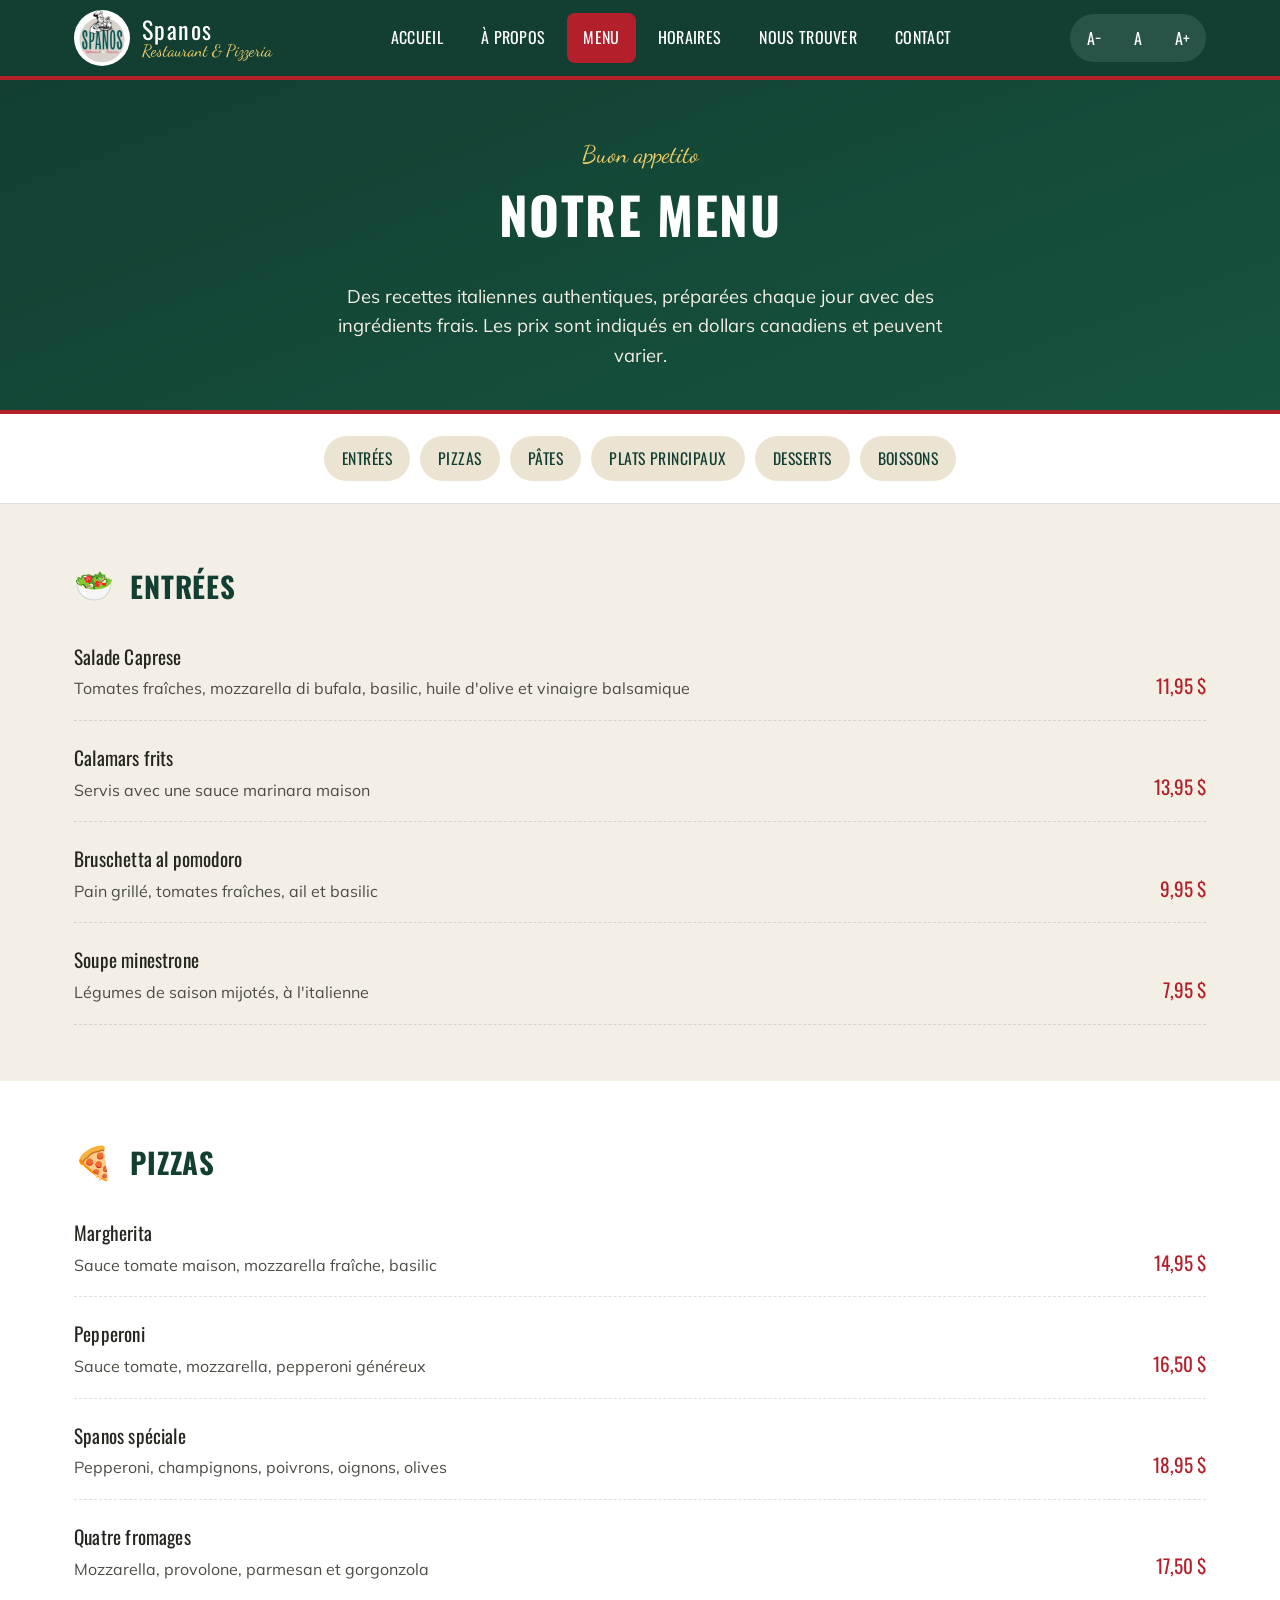
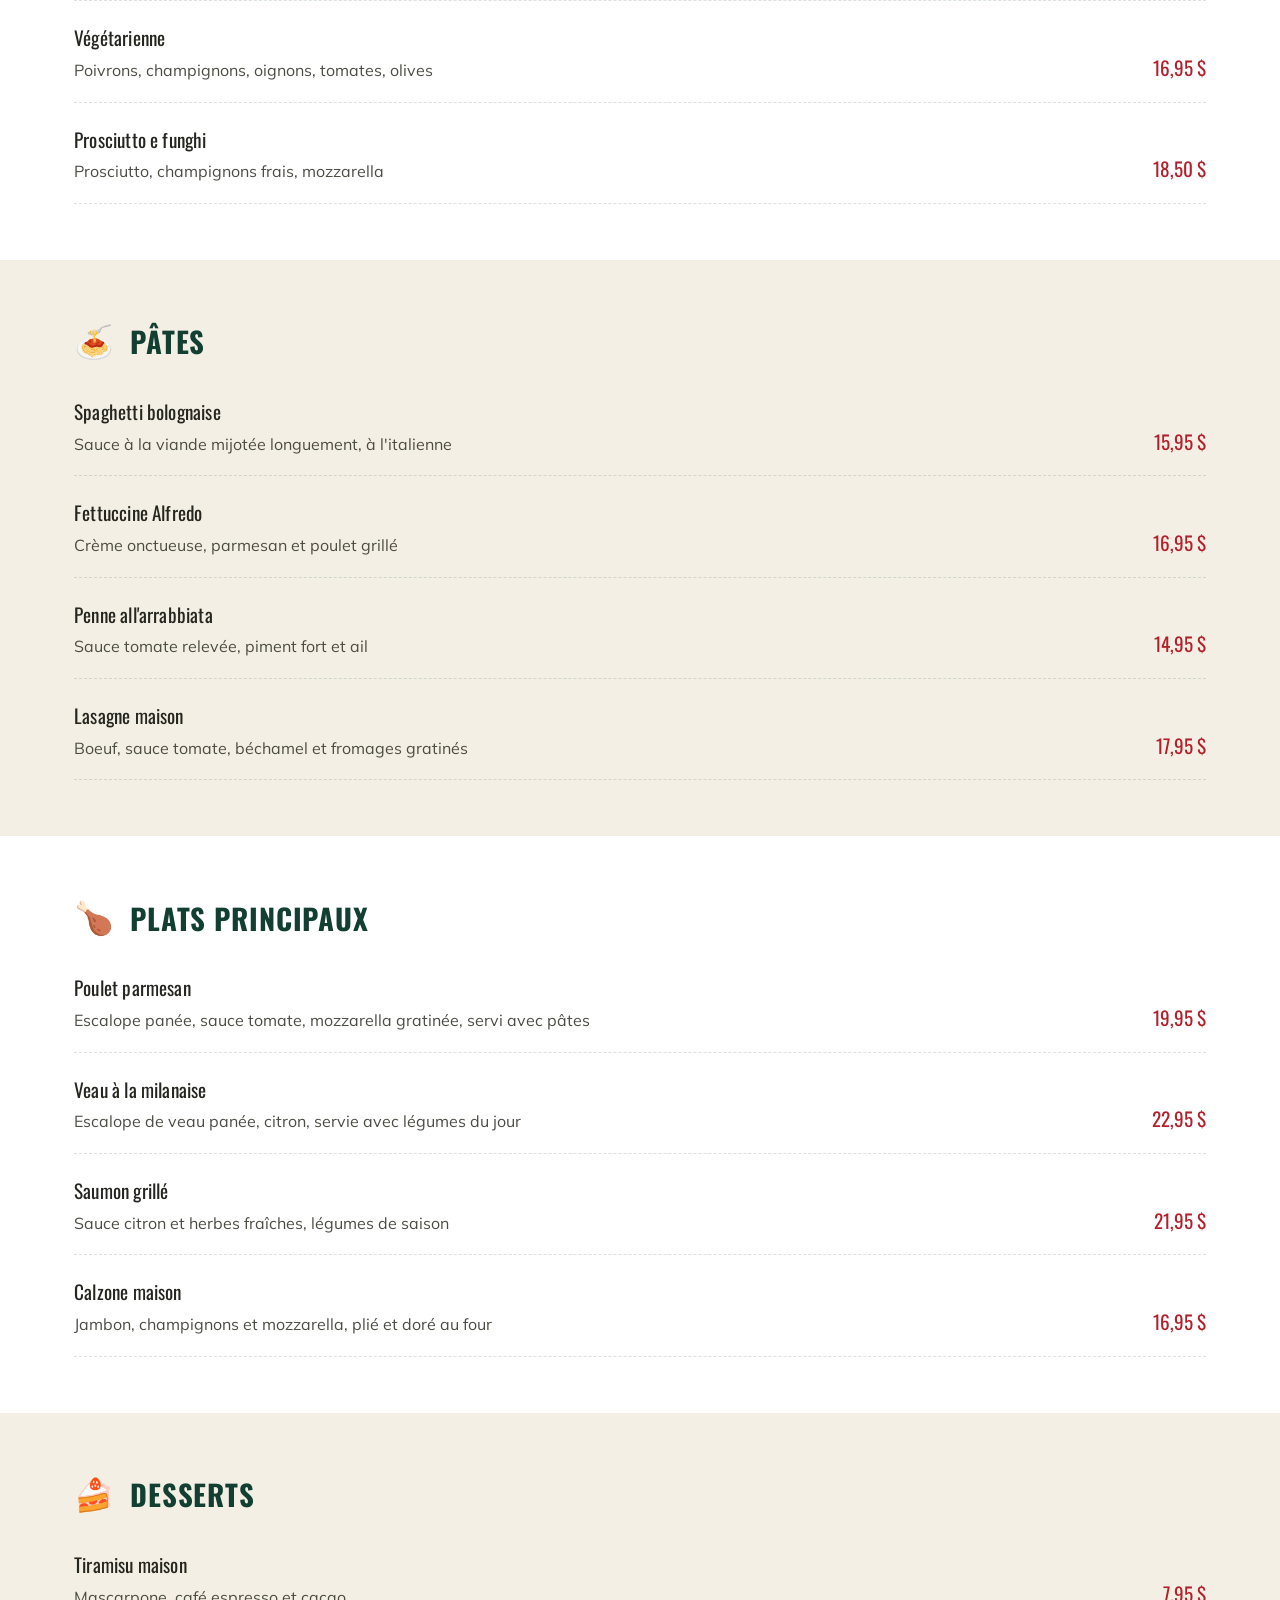
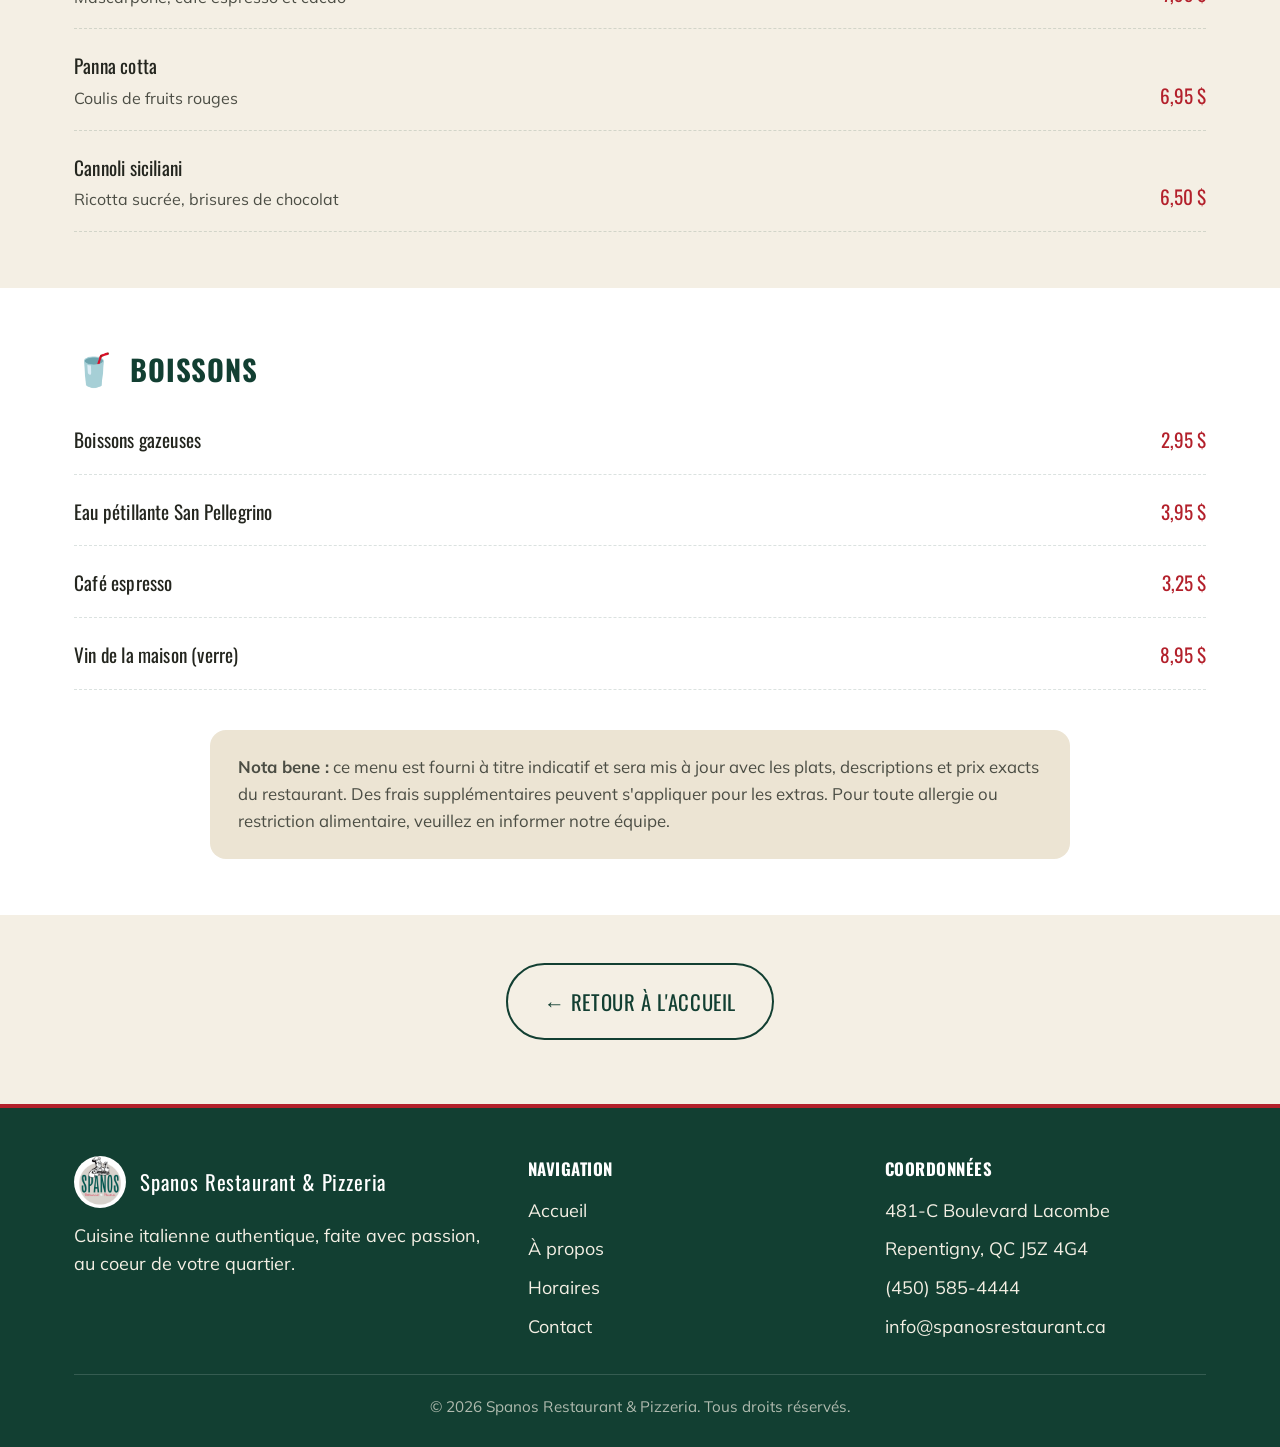
==== menu.html @ cec41776 "Create Spanos Restaurant Pizzeria website Landing page with sticky header, one-tap GPS directions bu" ====
<!DOCTYPE html>
<html lang="fr">
<head>
<meta charset="UTF-8" />
<meta name="viewport" content="width=device-width, initial-scale=1, maximum-scale=5" />
<title>Menu — Spanos Restaurant Pizzeria</title>
<meta name="description" content="Découvrez le menu complet de Spanos Restaurant Pizzeria : pizzas, pâtes, entrées, viandes et desserts italiens faits maison." />
<link rel="icon" type="image/png" href="images/logo-spanos.png" />
<link rel="preconnect" href="https://fonts.googleapis.com" />
<link rel="preconnect" href="https://fonts.gstatic.com" crossorigin />
<link href="https://fonts.googleapis.com/css2?family=Oswald:wght@500;600;700&family=Mulish:wght@400;600;700;800&family=Dancing+Script:wght@600;700&display=swap" rel="stylesheet" />
<link rel="stylesheet" href="css/style.css" />
</head>
<body>
<a href="#contenu" class="skip-link">Aller au contenu principal</a>

<header class="site-header">
  <div class="header-bar">
    <a href="index.html" class="brand">
      <img src="images/logo-spanos.png" alt="Logo Spanos Restaurant Pizzeria" />
      <span class="brand-text">
        <span class="brand-name">Spanos</span>
        <span class="brand-tagline">Restaurant &amp; Pizzeria</span>
      </span>
    </a>

    <nav class="main-nav" id="mainNav" aria-label="Navigation principale">
      <a href="index.html">Accueil</a>
      <a href="index.html#apropos">À propos</a>
      <a href="menu.html" class="nav-menu-link" aria-current="page">Menu</a>
      <a href="index.html#horaires">Horaires</a>
      <a href="index.html#trouver">Nous trouver</a>
      <a href="index.html#contact">Contact</a>
    </nav>

    <div class="header-actions">
      <div class="text-size-control" role="group" aria-label="Ajuster la taille du texte">
        <button type="button" data-text-size="decrease" aria-label="Diminuer la taille du texte">A−</button>
        <button type="button" data-text-size="reset" aria-label="Taille du texte normale">A</button>
        <button type="button" data-text-size="increase" aria-label="Augmenter la taille du texte">A+</button>
      </div>
      <button class="nav-toggle" id="navToggle" aria-label="Ouvrir le menu de navigation" aria-expanded="false" aria-controls="mainNav">☰</button>
    </div>
  </div>
</header>

<main id="contenu">

  <section class="menu-hero">
    <div class="container">
      <span class="kicker">Buon appetito</span>
      <h1>Notre menu</h1>
      <p>Des recettes italiennes authentiques, préparées chaque jour avec des ingrédients frais. Les prix sont indiqués en dollars canadiens et peuvent varier.</p>
    </div>
  </section>

  <nav class="menu-jump" aria-label="Aller à une section du menu">
    <a href="#entrees">Entrées</a>
    <a href="#pizzas">Pizzas</a>
    <a href="#pates">Pâtes</a>
    <a href="#plats">Plats principaux</a>
    <a href="#desserts">Desserts</a>
    <a href="#boissons">Boissons</a>
  </nav>

  <!-- ENTRÉES -->
  <section class="menu-section" id="entrees">
    <div class="container">
      <div class="menu-section-title">
        <span class="icon" aria-hidden="true">🥗</span>
        <h2>Entrées</h2>
      </div>
      <div class="menu-items">
        <div class="menu-item">
          <span class="menu-item-name">Salade Caprese
            <span class="menu-item-desc">Tomates fraîches, mozzarella di bufala, basilic, huile d'olive et vinaigre balsamique</span>
          </span>
          <span class="menu-item-price">11,95 $</span>
        </div>
        <div class="menu-item">
          <span class="menu-item-name">Calamars frits
            <span class="menu-item-desc">Servis avec une sauce marinara maison</span>
          </span>
          <span class="menu-item-price">13,95 $</span>
        </div>
        <div class="menu-item">
          <span class="menu-item-name">Bruschetta al pomodoro
            <span class="menu-item-desc">Pain grillé, tomates fraîches, ail et basilic</span>
          </span>
          <span class="menu-item-price">9,95 $</span>
        </div>
        <div class="menu-item">
          <span class="menu-item-name">Soupe minestrone
            <span class="menu-item-desc">Légumes de saison mijotés, à l'italienne</span>
          </span>
          <span class="menu-item-price">7,95 $</span>
        </div>
      </div>
    </div>
  </section>

  <!-- PIZZAS -->
  <section class="menu-section" id="pizzas">
    <div class="container">
      <div class="menu-section-title">
        <span class="icon" aria-hidden="true">🍕</span>
        <h2>Pizzas</h2>
      </div>
      <div class="menu-items">
        <div class="menu-item">
          <span class="menu-item-name">Margherita
            <span class="menu-item-desc">Sauce tomate maison, mozzarella fraîche, basilic</span>
          </span>
          <span class="menu-item-price">14,95 $</span>
        </div>
        <div class="menu-item">
          <span class="menu-item-name">Pepperoni
            <span class="menu-item-desc">Sauce tomate, mozzarella, pepperoni généreux</span>
          </span>
          <span class="menu-item-price">16,50 $</span>
        </div>
        <div class="menu-item">
          <span class="menu-item-name">Spanos spéciale
            <span class="menu-item-desc">Pepperoni, champignons, poivrons, oignons, olives</span>
          </span>
          <span class="menu-item-price">18,95 $</span>
        </div>
        <div class="menu-item">
          <span class="menu-item-name">Quatre fromages
            <span class="menu-item-desc">Mozzarella, provolone, parmesan et gorgonzola</span>
          </span>
          <span class="menu-item-price">17,50 $</span>
        </div>
        <div class="menu-item">
          <span class="menu-item-name">Végétarienne
            <span class="menu-item-desc">Poivrons, champignons, oignons, tomates, olives</span>
          </span>
          <span class="menu-item-price">16,95 $</span>
        </div>
        <div class="menu-item">
          <span class="menu-item-name">Prosciutto e funghi
            <span class="menu-item-desc">Prosciutto, champignons frais, mozzarella</span>
          </span>
          <span class="menu-item-price">18,50 $</span>
        </div>
      </div>
    </div>
  </section>

  <!-- PÂTES -->
  <section class="menu-section" id="pates">
    <div class="container">
      <div class="menu-section-title">
        <span class="icon" aria-hidden="true">🍝</span>
        <h2>Pâtes</h2>
      </div>
      <div class="menu-items">
        <div class="menu-item">
          <span class="menu-item-name">Spaghetti bolognaise
            <span class="menu-item-desc">Sauce à la viande mijotée longuement, à l'italienne</span>
          </span>
          <span class="menu-item-price">15,95 $</span>
        </div>
        <div class="menu-item">
          <span class="menu-item-name">Fettuccine Alfredo
            <span class="menu-item-desc">Crème onctueuse, parmesan et poulet grillé</span>
          </span>
          <span class="menu-item-price">16,95 $</span>
        </div>
        <div class="menu-item">
          <span class="menu-item-name">Penne all'arrabbiata
            <span class="menu-item-desc">Sauce tomate relevée, piment fort et ail</span>
          </span>
          <span class="menu-item-price">14,95 $</span>
        </div>
        <div class="menu-item">
          <span class="menu-item-name">Lasagne maison
            <span class="menu-item-desc">Boeuf, sauce tomate, béchamel et fromages gratinés</span>
          </span>
          <span class="menu-item-price">17,95 $</span>
        </div>
      </div>
    </div>
  </section>

  <!-- PLATS PRINCIPAUX -->
  <section class="menu-section" id="plats">
    <div class="container">
      <div class="menu-section-title">
        <span class="icon" aria-hidden="true">🍗</span>
        <h2>Plats principaux</h2>
      </div>
      <div class="menu-items">
        <div class="menu-item">
          <span class="menu-item-name">Poulet parmesan
            <span class="menu-item-desc">Escalope panée, sauce tomate, mozzarella gratinée, servi avec pâtes</span>
          </span>
          <span class="menu-item-price">19,95 $</span>
        </div>
        <div class="menu-item">
          <span class="menu-item-name">Veau à la milanaise
            <span class="menu-item-desc">Escalope de veau panée, citron, servie avec légumes du jour</span>
          </span>
          <span class="menu-item-price">22,95 $</span>
        </div>
        <div class="menu-item">
          <span class="menu-item-name">Saumon grillé
            <span class="menu-item-desc">Sauce citron et herbes fraîches, légumes de saison</span>
          </span>
          <span class="menu-item-price">21,95 $</span>
        </div>
        <div class="menu-item">
          <span class="menu-item-name">Calzone maison
            <span class="menu-item-desc">Jambon, champignons et mozzarella, plié et doré au four</span>
          </span>
          <span class="menu-item-price">16,95 $</span>
        </div>
      </div>
    </div>
  </section>

  <!-- DESSERTS -->
  <section class="menu-section" id="desserts">
    <div class="container">
      <div class="menu-section-title">
        <span class="icon" aria-hidden="true">🍰</span>
        <h2>Desserts</h2>
      </div>
      <div class="menu-items">
        <div class="menu-item">
          <span class="menu-item-name">Tiramisu maison
            <span class="menu-item-desc">Mascarpone, café espresso et cacao</span>
          </span>
          <span class="menu-item-price">7,95 $</span>
        </div>
        <div class="menu-item">
          <span class="menu-item-name">Panna cotta
            <span class="menu-item-desc">Coulis de fruits rouges</span>
          </span>
          <span class="menu-item-price">6,95 $</span>
        </div>
        <div class="menu-item">
          <span class="menu-item-name">Cannoli siciliani
            <span class="menu-item-desc">Ricotta sucrée, brisures de chocolat</span>
          </span>
          <span class="menu-item-price">6,50 $</span>
        </div>
      </div>
    </div>
  </section>

  <!-- BOISSONS -->
  <section class="menu-section" id="boissons">
    <div class="container">
      <div class="menu-section-title">
        <span class="icon" aria-hidden="true">🥤</span>
        <h2>Boissons</h2>
      </div>
      <div class="menu-items">
        <div class="menu-item">
          <span class="menu-item-name">Boissons gazeuses</span>
          <span class="menu-item-price">2,95 $</span>
        </div>
        <div class="menu-item">
          <span class="menu-item-name">Eau pétillante San Pellegrino</span>
          <span class="menu-item-price">3,95 $</span>
        </div>
        <div class="menu-item">
          <span class="menu-item-name">Café espresso</span>
          <span class="menu-item-price">3,25 $</span>
        </div>
        <div class="menu-item">
          <span class="menu-item-name">Vin de la maison (verre)</span>
          <span class="menu-item-price">8,95 $</span>
        </div>
      </div>

      <p class="menu-note" style="margin-top:40px;">
        <strong>Nota bene :</strong> ce menu est fourni à titre indicatif et sera
        mis à jour avec les plats, descriptions et prix exacts du restaurant.
        Des frais supplémentaires peuvent s'appliquer pour les extras. Pour
        toute allergie ou restriction alimentaire, veuillez en informer notre
        équipe.
      </p>
    </div>
  </section>

  <div class="menu-back">
    <a href="index.html" class="btn btn-outline btn-lg">← Retour à l'accueil</a>
  </div>

</main>

<footer class="site-footer">
  <div class="container">
    <div class="footer-grid">
      <div>
        <div class="footer-brand">
          <img src="images/logo-spanos.png" alt="Logo Spanos" />
          <span>Spanos Restaurant &amp; Pizzeria</span>
        </div>
        <p>Cuisine italienne authentique, faite avec passion, au coeur de votre quartier.</p>
      </div>
      <div class="footer-col">
        <h4>Navigation</h4>
        <ul>
          <li><a href="index.html">Accueil</a></li>
          <li><a href="index.html#apropos">À propos</a></li>
          <li><a href="index.html#horaires">Horaires</a></li>
          <li><a href="index.html#contact">Contact</a></li>
        </ul>
      </div>
      <div class="footer-col">
        <h4>Coordonnées</h4>
        <ul>
          <li><span data-address-line1>—</span></li>
          <li><span data-address-line2>—</span></li>
          <li><a href="#" data-phone-link><span data-phone-display>—</span></a></li>
          <li><a href="#" data-email-link><span data-email-display>—</span></a></li>
        </ul>
      </div>
    </div>
    <div class="footer-bottom">
      &copy; <span data-year>2026</span> Spanos Restaurant &amp; Pizzeria. Tous droits réservés.
    </div>
  </div>
</footer>

<button class="back-to-top" aria-label="Retour en haut de la page">↑</button>

<nav class="mobile-quick-bar" aria-label="Accès rapide">
  <a href="#" data-gps-link>📍 Itinéraire</a>
  <a href="index.html" class="primary">🏠 Accueil</a>
  <a href="#" data-phone-link>📞 Appeler</a>
</nav>

<script src="js/script.js"></script>
</body>
</html>
---- css/style.css ----
/* =========================================================
   Spanos Restaurant Pizzeria — feuille de style principale
   Palette inspirée du logo : vert foncé, crème, rouge italien
   ========================================================= */

:root {
  --green-dark: #123f32;
  --green: #16543f;
  --green-light: #1f7057;
  --cream: #f4efe4;
  --cream-2: #ece4d3;
  --white: #ffffff;
  --red: #b3202b;
  --red-dark: #8f1a23;
  --text: #24261f;
  --text-soft: #4b4d44;
  --border: rgba(18, 63, 50, 0.15);
  --shadow: 0 10px 30px rgba(18, 63, 50, 0.15);
  --radius: 16px;

  --font-heading: "Oswald", "Arial Narrow", sans-serif;
  --font-body: "Mulish", "Segoe UI", Arial, sans-serif;
  --font-script: "Dancing Script", cursive;

  /* Taille de texte réglable (bouton A+/A- dans l'en-tête) */
  --text-scale: 1;
}

* {
  box-sizing: border-box;
}

html {
  scroll-behavior: smooth;
}

body {
  margin: 0;
  font-family: var(--font-body);
  background: var(--cream);
  color: var(--text);
  font-size: calc(18px * var(--text-scale));
  line-height: 1.6;
  -webkit-font-smoothing: antialiased;
}

img {
  max-width: 100%;
  display: block;
}

a {
  color: inherit;
}

h1, h2, h3, h4 {
  font-family: var(--font-heading);
  text-transform: uppercase;
  letter-spacing: 0.03em;
  color: var(--green-dark);
  margin: 0 0 0.5em;
}

p {
  margin: 0 0 1em;
}

.container {
  width: 100%;
  max-width: 1180px;
  margin: 0 auto;
  padding: 0 24px;
}

/* Lien d'évitement pour l'accessibilité clavier */
.skip-link {
  position: absolute;
  left: -999px;
  top: 0;
  background: var(--red);
  color: var(--white);
  padding: 14px 20px;
  z-index: 1000;
  font-weight: 700;
  border-radius: 0 0 8px 0;
}
.skip-link:focus {
  left: 0;
}

*:focus-visible {
  outline: 3px solid var(--red);
  outline-offset: 3px;
}

/* =========================
   BOUTONS
   ========================= */
.btn {
  display: inline-flex;
  align-items: center;
  justify-content: center;
  gap: 10px;
  font-family: var(--font-heading);
  font-size: 1.05em;
  letter-spacing: 0.03em;
  text-transform: uppercase;
  text-decoration: none;
  padding: 16px 28px;
  border-radius: 50px;
  border: 2px solid transparent;
  cursor: pointer;
  transition: transform 0.15s ease, box-shadow 0.15s ease, background 0.15s ease;
  min-height: 56px;
}
.btn:hover, .btn:focus-visible {
  transform: translateY(-2px);
  box-shadow: 0 8px 18px rgba(0,0,0,0.18);
}
.btn:active {
  transform: translateY(0);
}
.btn-icon {
  font-size: 1.2em;
  line-height: 1;
}
.btn-primary {
  background: var(--red);
  color: var(--white);
}
.btn-primary:hover, .btn-primary:focus-visible {
  background: var(--red-dark);
  color: var(--white);
}
.btn-secondary {
  background: var(--white);
  color: var(--green-dark);
  border-color: var(--white);
}
.btn-secondary:hover, .btn-secondary:focus-visible {
  background: transparent;
  color: var(--white);
  border-color: var(--white);
}
.btn-outline {
  background: transparent;
  color: var(--green-dark);
  border-color: var(--green-dark);
}
.btn-outline:hover, .btn-outline:focus-visible {
  background: var(--green-dark);
  color: var(--white);
}
.btn-block {
  width: 100%;
}
.btn-lg {
  padding: 20px 36px;
  font-size: 1.15em;
}

/* =========================
   EN-TÊTE / NAVIGATION
   ========================= */
.site-header {
  position: sticky;
  top: 0;
  z-index: 500;
  background: var(--green-dark);
  border-bottom: 4px solid var(--red);
}

.header-bar {
  display: flex;
  align-items: center;
  justify-content: space-between;
  padding: 10px 24px;
  max-width: 1180px;
  margin: 0 auto;
  gap: 16px;
}

.brand {
  display: flex;
  align-items: center;
  gap: 12px;
  text-decoration: none;
  color: var(--white);
}
.brand img {
  width: 56px;
  height: 56px;
  border-radius: 50%;
  background: var(--cream);
  object-fit: cover;
  flex-shrink: 0;
}
.brand-text {
  display: flex;
  flex-direction: column;
  line-height: 1.1;
}
.brand-name {
  font-family: var(--font-heading);
  font-size: 1.5rem;
  letter-spacing: 0.06em;
  color: var(--white);
}
.brand-tagline {
  font-family: var(--font-script);
  font-size: 1.05rem;
  color: #f2cf6b;
}

.main-nav {
  display: flex;
  align-items: center;
  gap: 6px;
}
.main-nav a {
  display: inline-block;
  padding: 12px 16px;
  text-decoration: none;
  color: var(--white);
  font-family: var(--font-heading);
  font-size: 1rem;
  letter-spacing: 0.02em;
  text-transform: uppercase;
  border-radius: 8px;
  min-height: 44px;
}
.main-nav a:hover, .main-nav a:focus-visible {
  background: rgba(255,255,255,0.12);
}
.main-nav a.nav-menu-link {
  background: var(--red);
}
.main-nav a.nav-menu-link:hover, .main-nav a.nav-menu-link:focus-visible {
  background: var(--red-dark);
}

.header-actions {
  display: flex;
  align-items: center;
  gap: 10px;
}

/* Réglage de la taille du texte, pensé pour les personnes âgées */
.text-size-control {
  display: flex;
  align-items: center;
  gap: 4px;
  background: rgba(255,255,255,0.1);
  border-radius: 50px;
  padding: 4px;
}
.text-size-control button {
  background: transparent;
  border: none;
  color: var(--white);
  font-family: var(--font-heading);
  cursor: pointer;
  width: 40px;
  height: 40px;
  border-radius: 50%;
  font-size: 1rem;
}
.text-size-control button:hover, .text-size-control button:focus-visible {
  background: rgba(255,255,255,0.25);
}

.nav-toggle {
  display: none;
  background: transparent;
  border: 2px solid var(--white);
  color: var(--white);
  border-radius: 8px;
  width: 48px;
  height: 48px;
  font-size: 1.4rem;
  cursor: pointer;
}

@media (max-width: 980px) {
  .nav-toggle {
    display: block;
  }
  .main-nav {
    position: absolute;
    top: 100%;
    left: 0;
    right: 0;
    background: var(--green-dark);
    flex-direction: column;
    align-items: stretch;
    padding: 10px 16px 20px;
    display: none;
    border-bottom: 4px solid var(--red);
  }
  .main-nav.open {
    display: flex;
  }
  .main-nav a {
    padding: 16px;
    text-align: center;
    font-size: 1.15rem;
  }
  .brand-name {
    font-size: 1.2rem;
  }
  .brand-tagline {
    font-size: 0.9rem;
  }
  .text-size-control {
    display: none;
  }
}

/* =========================
   HERO
   ========================= */
.hero {
  position: relative;
  color: var(--white);
  background: linear-gradient(160deg, var(--green-dark) 0%, var(--green) 55%, var(--green-light) 100%);
  padding: 72px 0 88px;
  overflow: hidden;
}
.hero::after {
  content: "";
  position: absolute;
  inset: 0;
  background: url("../images/hero-pizza.jpg") center 30% / cover no-repeat;
  opacity: 0.18;
  pointer-events: none;
}
.hero-inner {
  position: relative;
  z-index: 2;
  text-align: center;
  max-width: 820px;
  margin: 0 auto;
}
.hero-eyebrow {
  font-family: var(--font-script);
  font-size: 1.6rem;
  color: #f2cf6b;
  display: block;
  margin-bottom: 6px;
}
.hero h1 {
  color: var(--white);
  font-size: clamp(2.6rem, 6vw, 4.6rem);
  margin-bottom: 14px;
  line-height: 1;
}
.hero-sub {
  font-size: 1.3rem;
  color: var(--cream);
  margin-bottom: 34px;
}
.hero-actions {
  display: flex;
  flex-wrap: wrap;
  gap: 18px;
  justify-content: center;
}
.hero-flag {
  display: inline-flex;
  gap: 3px;
  vertical-align: middle;
  margin: 0 6px;
}
.hero-flag span {
  width: 10px;
  height: 22px;
  display: inline-block;
  border-radius: 2px;
}
.flag-green { background: #16543f; }
.flag-white { background: #ffffff; }
.flag-red { background: #b3202b; }

/* =========================
   SECTIONS GÉNÉRALES
   ========================= */
section {
  padding: 76px 0;
}
.section-alt {
  background: var(--white);
}
.section-head {
  text-align: center;
  max-width: 720px;
  margin: 0 auto 48px;
}
.section-head .kicker {
  font-family: var(--font-script);
  color: var(--red);
  font-size: 1.4rem;
  display: block;
  margin-bottom: 4px;
}
.section-head h2 {
  font-size: clamp(1.9rem, 4vw, 2.6rem);
}
.section-head p {
  color: var(--text-soft);
  font-size: 1.15rem;
}

/* À propos */
.about-grid {
  display: grid;
  grid-template-columns: 1.1fr 0.9fr;
  gap: 48px;
  align-items: center;
}
.about-grid img {
  border-radius: var(--radius);
  box-shadow: var(--shadow);
  width: 100%;
}
.about-text p {
  font-size: 1.15rem;
  color: var(--text-soft);
}
.feature-list {
  list-style: none;
  padding: 0;
  margin: 28px 0 0;
  display: grid;
  gap: 18px;
}
.feature-list li {
  display: flex;
  align-items: center;
  gap: 14px;
  font-family: var(--font-heading);
  font-size: 1.1rem;
  color: var(--green-dark);
  letter-spacing: 0.02em;
}
.feature-icon {
  flex-shrink: 0;
  width: 52px;
  height: 52px;
  border-radius: 50%;
  background: var(--cream-2);
  display: flex;
  align-items: center;
  justify-content: center;
  font-size: 1.5rem;
}

@media (max-width: 860px) {
  .about-grid {
    grid-template-columns: 1fr;
  }
}

/* Spécialités / Menu aperçu */
.dish-grid {
  display: grid;
  grid-template-columns: repeat(3, 1fr);
  gap: 28px;
}
.dish-card {
  background: var(--white);
  border-radius: var(--radius);
  box-shadow: var(--shadow);
  overflow: hidden;
  display: flex;
  flex-direction: column;
  border: 1px solid var(--border);
}
.dish-card .dish-photo {
  height: 190px;
  background: linear-gradient(135deg, var(--green) 0%, var(--green-dark) 100%);
  display: flex;
  align-items: center;
  justify-content: center;
  font-size: 3rem;
}
.dish-card-body {
  padding: 22px 24px 26px;
  flex: 1;
  display: flex;
  flex-direction: column;
}
.dish-card h3 {
  font-size: 1.2rem;
  margin-bottom: 8px;
}
.dish-card p {
  color: var(--text-soft);
  font-size: 1.02rem;
  flex: 1;
}
.dish-price {
  font-family: var(--font-heading);
  color: var(--red);
  font-size: 1.15rem;
  margin-top: 10px;
}
.menu-cta {
  text-align: center;
  margin-top: 46px;
}

@media (max-width: 860px) {
  .dish-grid {
    grid-template-columns: 1fr;
  }
}

/* Galerie */
.gallery-grid {
  display: grid;
  grid-template-columns: repeat(3, 1fr);
  gap: 18px;
}
.gallery-grid img {
  border-radius: var(--radius);
  box-shadow: var(--shadow);
  aspect-ratio: 1 / 1;
  object-fit: cover;
  width: 100%;
}
@media (max-width: 860px) {
  .gallery-grid {
    grid-template-columns: repeat(2, 1fr);
  }
}

/* Horaires + Localisation */
.info-grid {
  display: grid;
  grid-template-columns: 0.9fr 1.1fr;
  gap: 40px;
  align-items: stretch;
}
.hours-card, .map-card {
  background: var(--white);
  border-radius: var(--radius);
  box-shadow: var(--shadow);
  padding: 36px;
  border: 1px solid var(--border);
}
.hours-card h3, .map-card h3 {
  font-size: 1.4rem;
  margin-bottom: 20px;
}
.hours-list {
  list-style: none;
  margin: 0 0 24px;
  padding: 0;
}
.hours-list li {
  display: flex;
  justify-content: space-between;
  padding: 12px 0;
  border-bottom: 1px dashed var(--border);
  font-size: 1.1rem;
}
.hours-list li:last-child {
  border-bottom: none;
}
.hours-list .day {
  font-weight: 700;
  color: var(--green-dark);
}
.hours-note {
  background: var(--cream-2);
  border-radius: 10px;
  padding: 14px 18px;
  font-size: 1rem;
  color: var(--text-soft);
}

.map-card {
  display: flex;
  flex-direction: column;
  padding: 0;
  overflow: hidden;
}
.map-card-body {
  padding: 36px 36px 0;
}
.map-embed {
  border: 0;
  width: 100%;
  height: 320px;
  margin-top: 24px;
  filter: grayscale(8%);
}
.map-actions {
  display: grid;
  gap: 14px;
  padding: 24px 36px 32px;
}
.address-block {
  display: flex;
  align-items: flex-start;
  gap: 14px;
  font-size: 1.1rem;
  margin-bottom: 8px;
}
.address-block .pin {
  font-size: 1.6rem;
  line-height: 1;
}
.address-block strong {
  color: var(--green-dark);
}
.contact-line {
  display: flex;
  align-items: center;
  gap: 14px;
  font-size: 1.2rem;
  margin-top: 10px;
}
.contact-line a {
  text-decoration: none;
  color: var(--red);
  font-weight: 800;
}

@media (max-width: 900px) {
  .info-grid {
    grid-template-columns: 1fr;
  }
}

/* Contact / Réservation */
.contact-band {
  background: var(--green-dark);
  color: var(--white);
  text-align: center;
}
.contact-band h2 {
  color: var(--white);
}
.contact-band p {
  color: var(--cream);
  font-size: 1.2rem;
  max-width: 620px;
  margin: 0 auto 32px;
}
.contact-actions {
  display: flex;
  flex-wrap: wrap;
  justify-content: center;
  gap: 18px;
}

/* Pied de page */
.site-footer {
  background: var(--green-dark);
  color: var(--cream);
  padding: 48px 0 28px;
  border-top: 4px solid var(--red);
}
.footer-grid {
  display: grid;
  grid-template-columns: 1.3fr 1fr 1fr;
  gap: 36px;
  margin-bottom: 32px;
}
.footer-brand {
  display: flex;
  align-items: center;
  gap: 14px;
  margin-bottom: 14px;
}
.footer-brand img {
  width: 52px;
  height: 52px;
  border-radius: 50%;
  background: var(--cream);
}
.footer-brand span {
  font-family: var(--font-heading);
  font-size: 1.3rem;
  color: var(--white);
  letter-spacing: 0.04em;
}
.footer-col h4 {
  color: var(--white);
  font-size: 1.05rem;
  margin-bottom: 14px;
}
.footer-col ul {
  list-style: none;
  padding: 0;
  margin: 0;
  display: grid;
  gap: 10px;
}
.footer-col a {
  text-decoration: none;
  color: var(--cream);
}
.footer-col a:hover, .footer-col a:focus-visible {
  color: var(--white);
  text-decoration: underline;
}
.footer-bottom {
  border-top: 1px solid rgba(255,255,255,0.15);
  padding-top: 20px;
  text-align: center;
  font-size: 0.95rem;
  color: rgba(244,239,228,0.7);
}
@media (max-width: 860px) {
  .footer-grid {
    grid-template-columns: 1fr;
  }
}

/* =========================
   PAGE MENU
   ========================= */
.menu-hero {
  background: linear-gradient(160deg, var(--green-dark) 0%, var(--green) 100%);
  color: var(--white);
  text-align: center;
  padding: 56px 0 40px;
  border-bottom: 4px solid var(--red);
}
.menu-hero .kicker {
  font-family: var(--font-script);
  color: #f2cf6b;
  font-size: 1.5rem;
  display: block;
}
.menu-hero h1 {
  color: var(--white);
  font-size: clamp(2.2rem, 5vw, 3.2rem);
}
.menu-hero p {
  color: var(--cream);
  font-size: 1.15rem;
  max-width: 640px;
  margin: 0 auto;
}

.menu-jump {
  display: flex;
  flex-wrap: wrap;
  gap: 10px;
  justify-content: center;
  padding: 22px 0;
  background: var(--white);
  position: sticky;
  top: 92px;
  z-index: 200;
  border-bottom: 1px solid var(--border);
}
.menu-jump a {
  text-decoration: none;
  font-family: var(--font-heading);
  text-transform: uppercase;
  letter-spacing: 0.03em;
  color: var(--green-dark);
  background: var(--cream-2);
  padding: 10px 18px;
  border-radius: 50px;
  font-size: 0.98rem;
}
.menu-jump a:hover, .menu-jump a:focus-visible {
  background: var(--green-dark);
  color: var(--white);
}

.menu-section {
  padding: 56px 0;
}
.menu-section:nth-child(even) {
  background: var(--white);
}
.menu-section-title {
  display: flex;
  align-items: center;
  gap: 16px;
  margin-bottom: 30px;
}
.menu-section-title .icon {
  font-size: 2rem;
}
.menu-section-title h2 {
  margin: 0;
  font-size: 1.8rem;
}

.menu-items {
  display: grid;
  gap: 22px;
}
.menu-item {
  display: flex;
  justify-content: space-between;
  align-items: baseline;
  gap: 16px;
  padding-bottom: 18px;
  border-bottom: 1px dashed var(--border);
}
.menu-item-name {
  font-family: var(--font-heading);
  font-size: 1.2rem;
  color: var(--text);
  letter-spacing: 0.01em;
}
.menu-item-desc {
  display: block;
  font-family: var(--font-body);
  text-transform: none;
  letter-spacing: normal;
  color: var(--text-soft);
  font-size: 1rem;
  margin-top: 4px;
}
.menu-item-price {
  font-family: var(--font-heading);
  font-size: 1.2rem;
  color: var(--red);
  white-space: nowrap;
}
.menu-item-dots {
  flex: 1;
  border-bottom: 2px dotted var(--border);
  margin: 0 4px 6px;
  display: none;
}
@media (min-width: 700px) {
  .menu-item {
    align-items: flex-end;
  }
}

.menu-note {
  background: var(--cream-2);
  border-radius: var(--radius);
  padding: 24px 28px;
  font-size: 1.05rem;
  color: var(--text-soft);
  max-width: 860px;
  margin: 0 auto;
}

.menu-back {
  text-align: center;
  padding: 48px 0 64px;
}

/* Bouton flottant retour en haut */
.back-to-top {
  position: fixed;
  right: 20px;
  bottom: 20px;
  width: 54px;
  height: 54px;
  border-radius: 50%;
  background: var(--red);
  color: var(--white);
  border: none;
  font-size: 1.4rem;
  cursor: pointer;
  box-shadow: 0 6px 18px rgba(0,0,0,0.3);
  display: none;
  align-items: center;
  justify-content: center;
  z-index: 400;
}
.back-to-top.visible {
  display: flex;
}

/* Barre d'action mobile fixe (GPS + Menu toujours accessibles) */
.mobile-quick-bar {
  display: none;
}
@media (max-width: 640px) {
  .mobile-quick-bar {
    display: flex;
    position: fixed;
    bottom: 0;
    left: 0;
    right: 0;
    z-index: 450;
    background: var(--white);
    border-top: 3px solid var(--green-dark);
    box-shadow: 0 -6px 18px rgba(0,0,0,0.15);
  }
  .mobile-quick-bar a {
    flex: 1;
    text-align: center;
    padding: 14px 8px;
    text-decoration: none;
    font-family: var(--font-heading);
    letter-spacing: 0.03em;
    text-transform: uppercase;
    color: var(--green-dark);
    font-size: 0.95rem;
  }
  .mobile-quick-bar a.primary {
    background: var(--red);
    color: var(--white);
  }
  body {
    padding-bottom: 66px;
  }
}
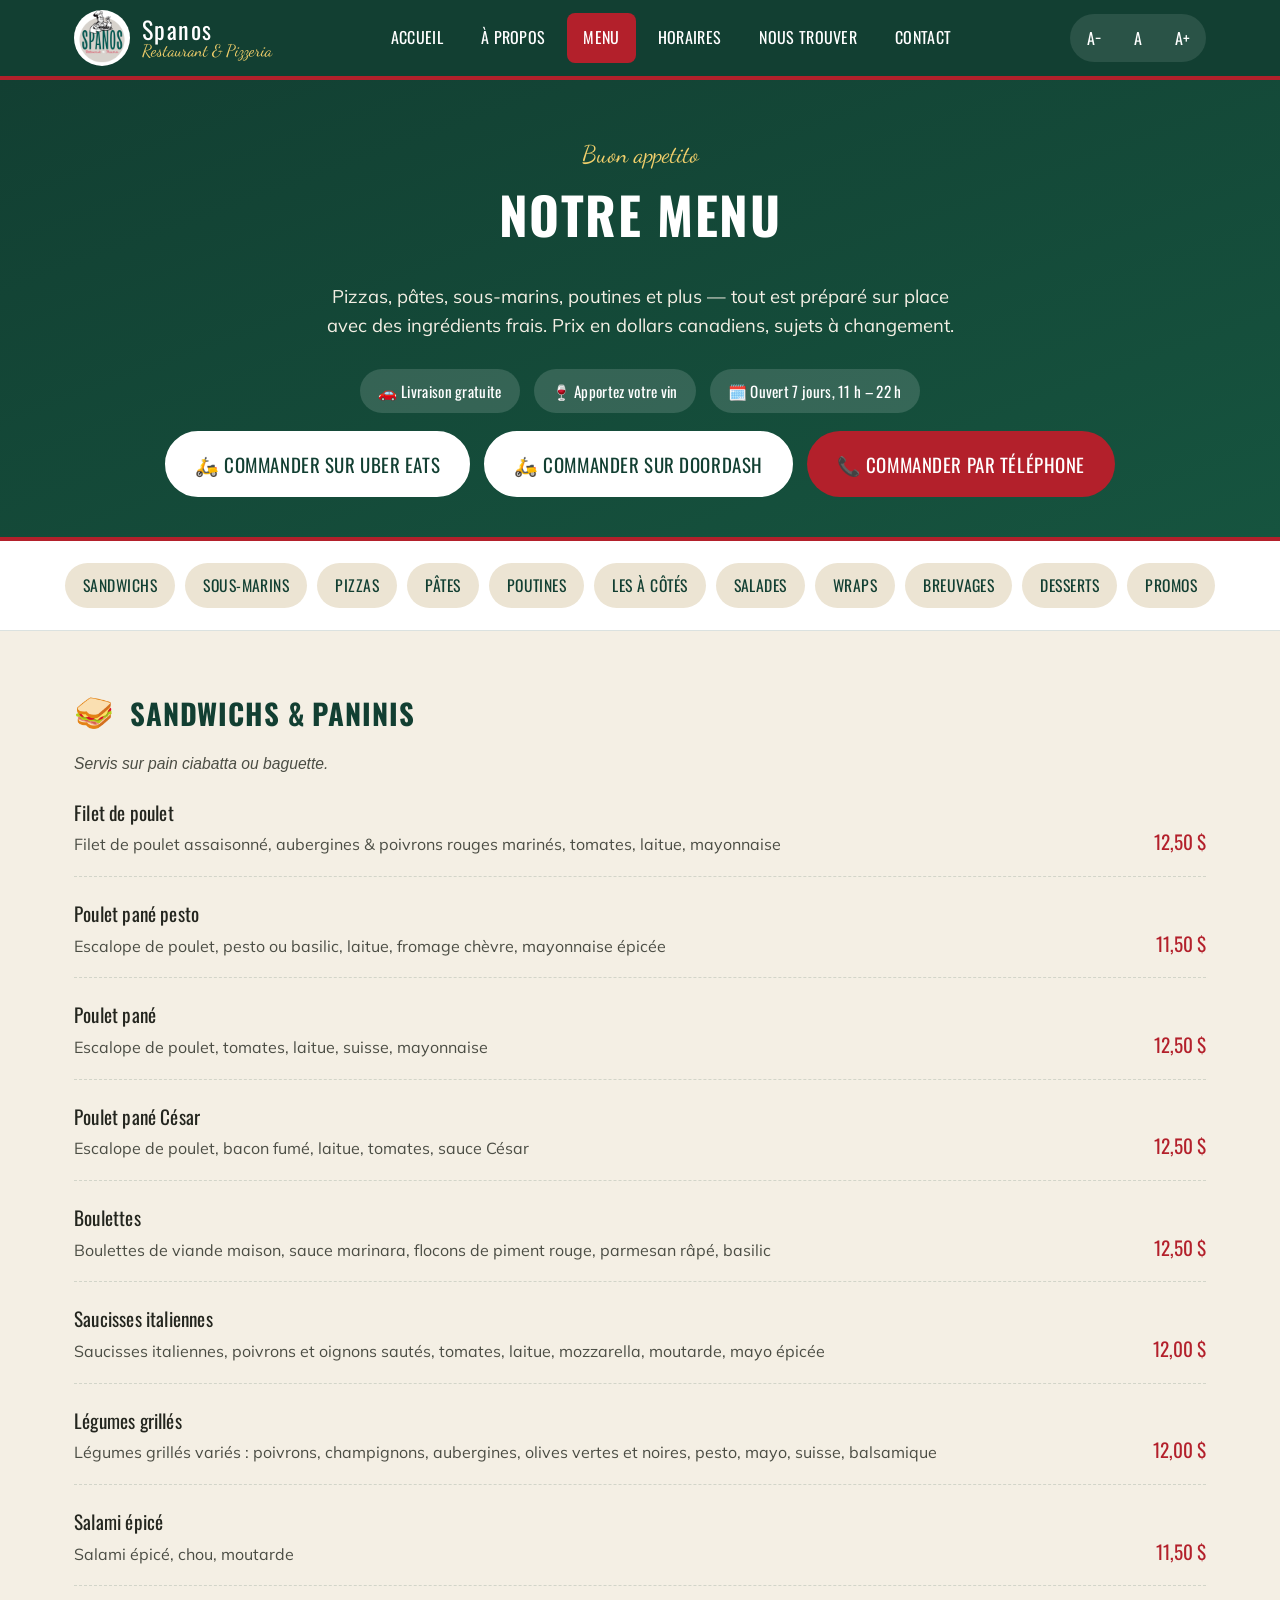
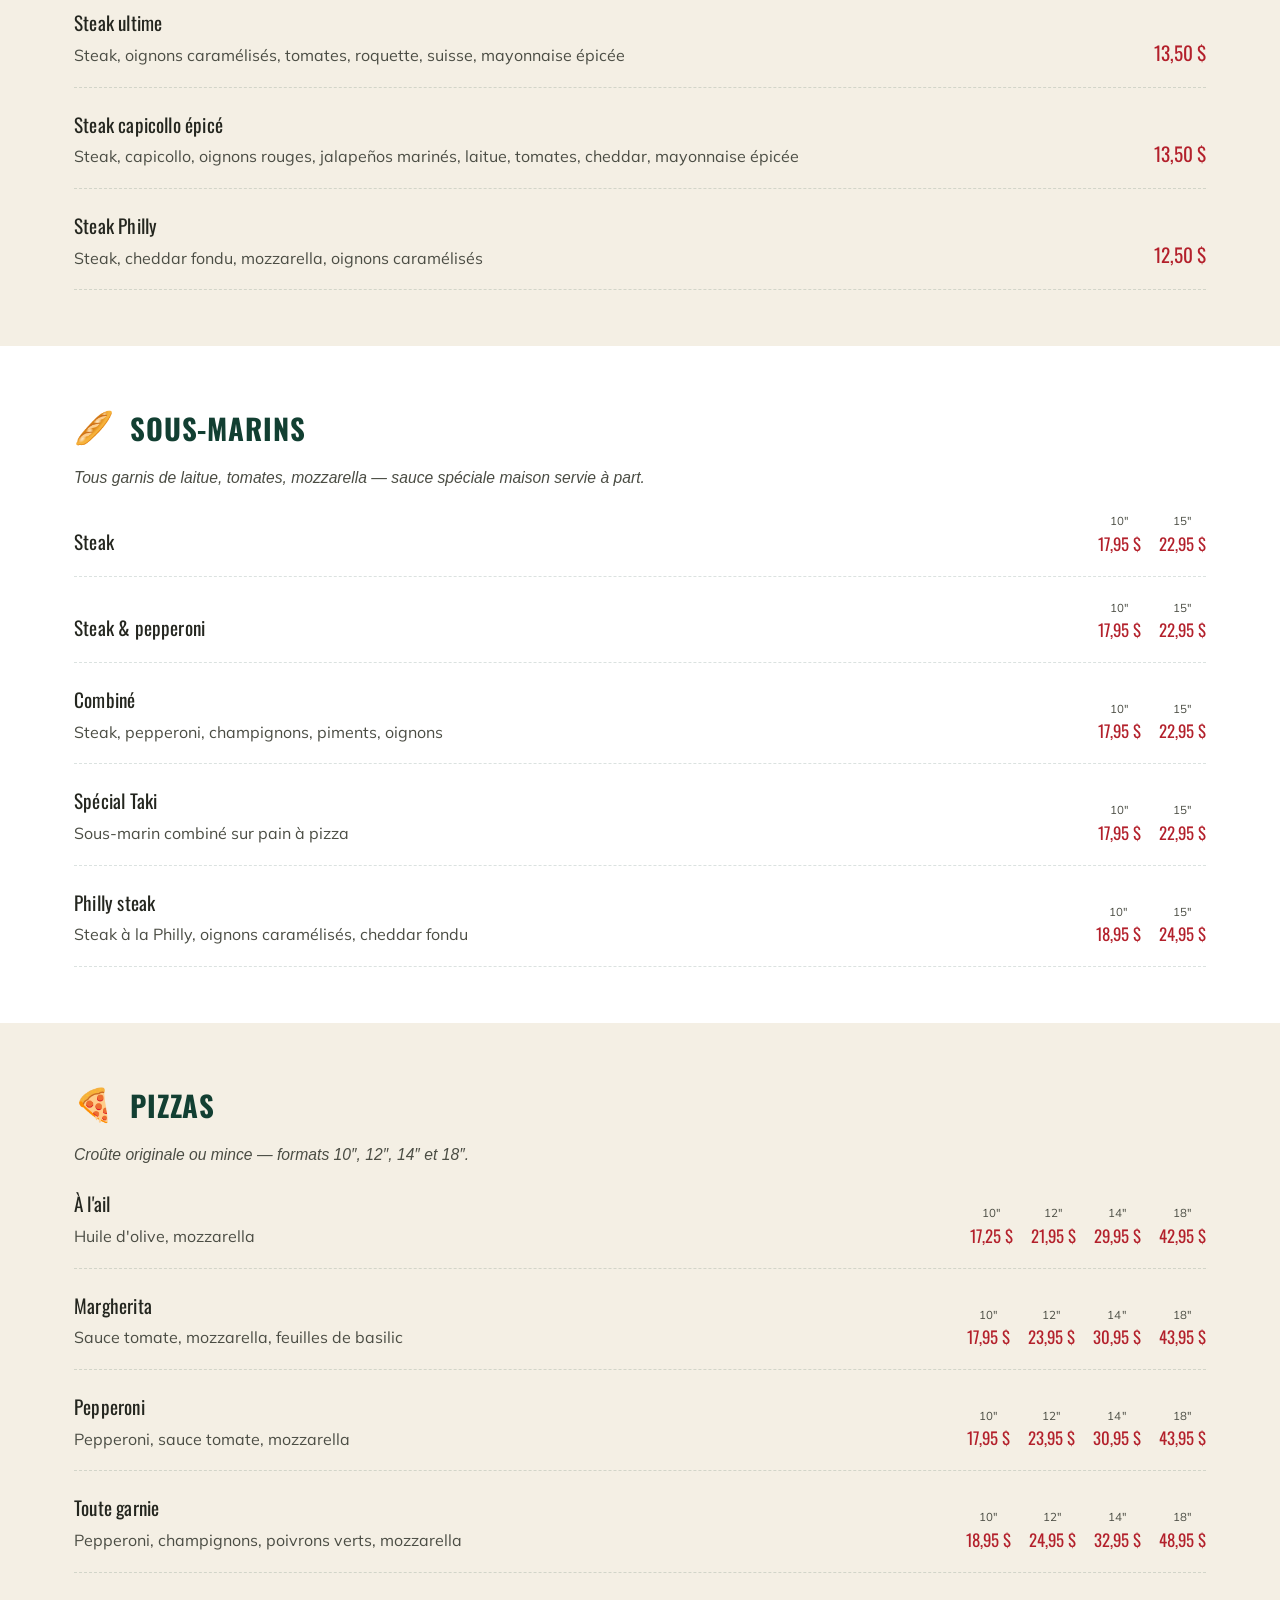
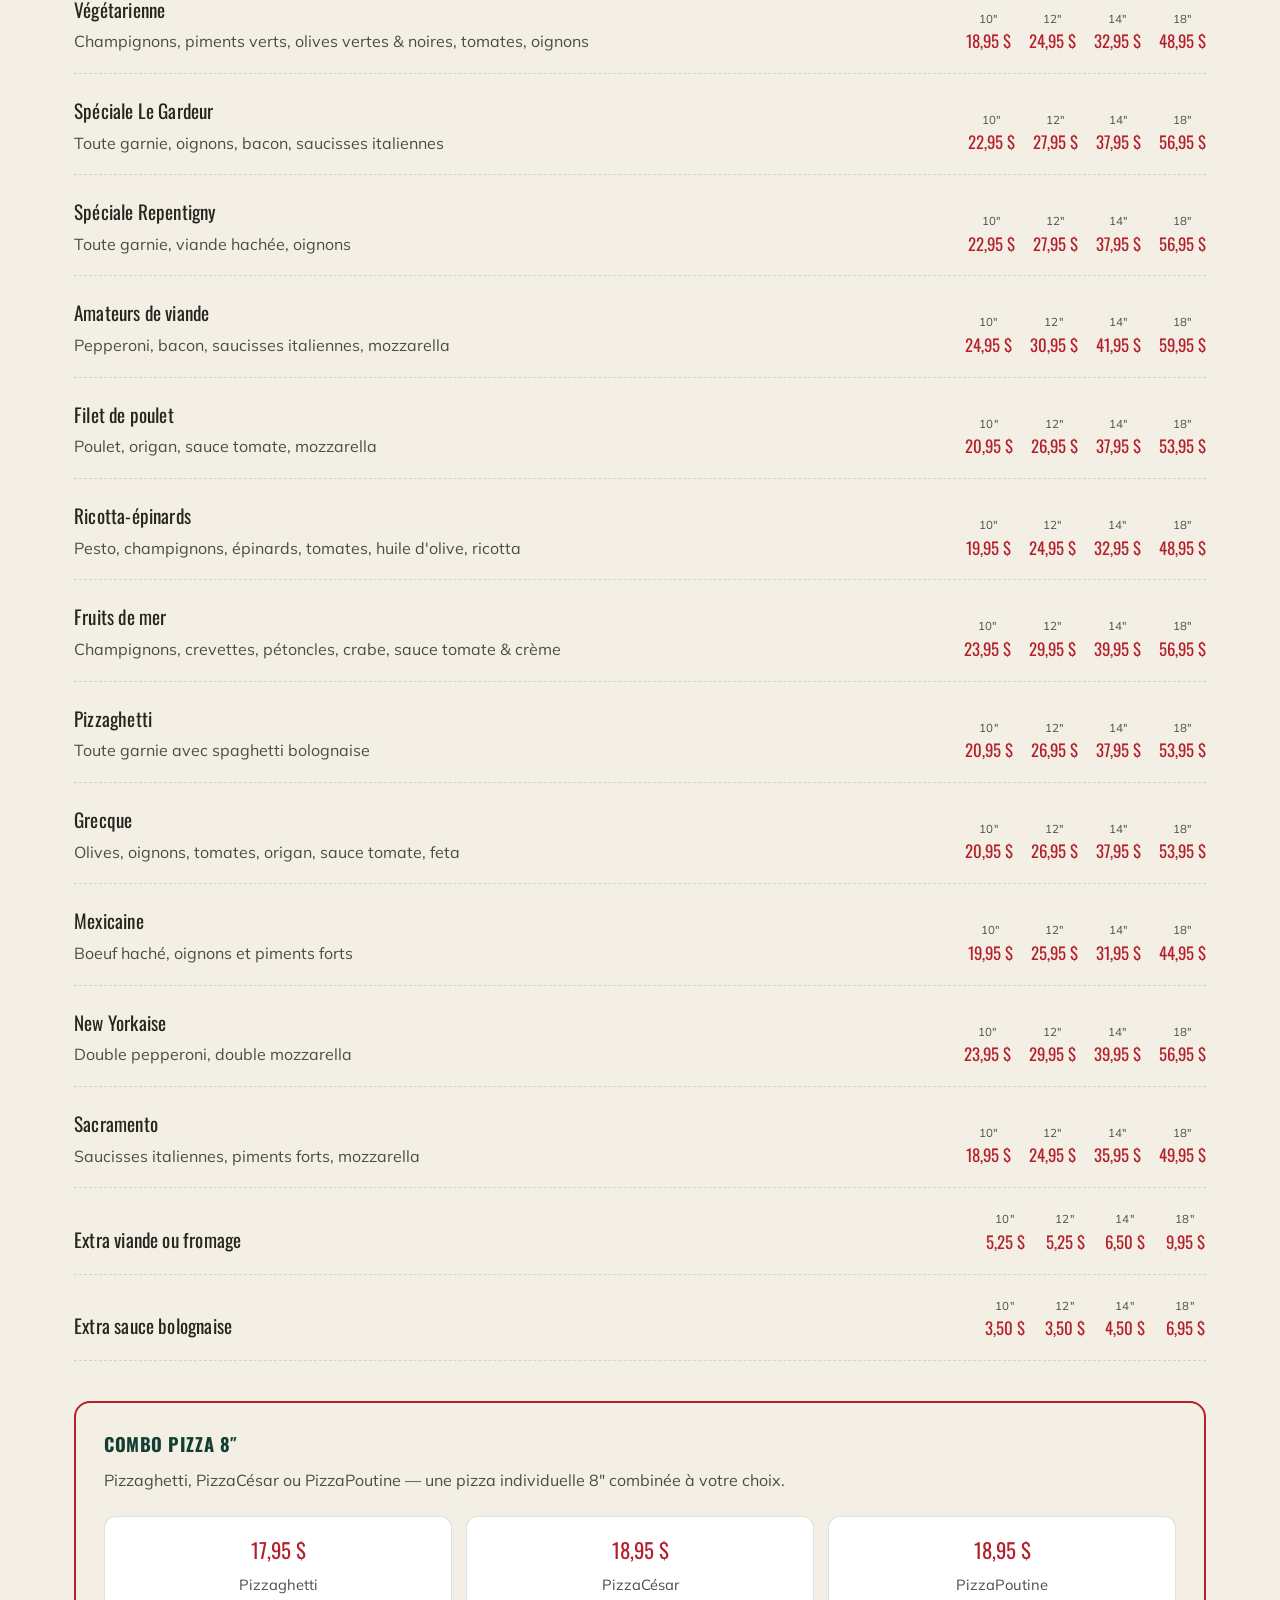
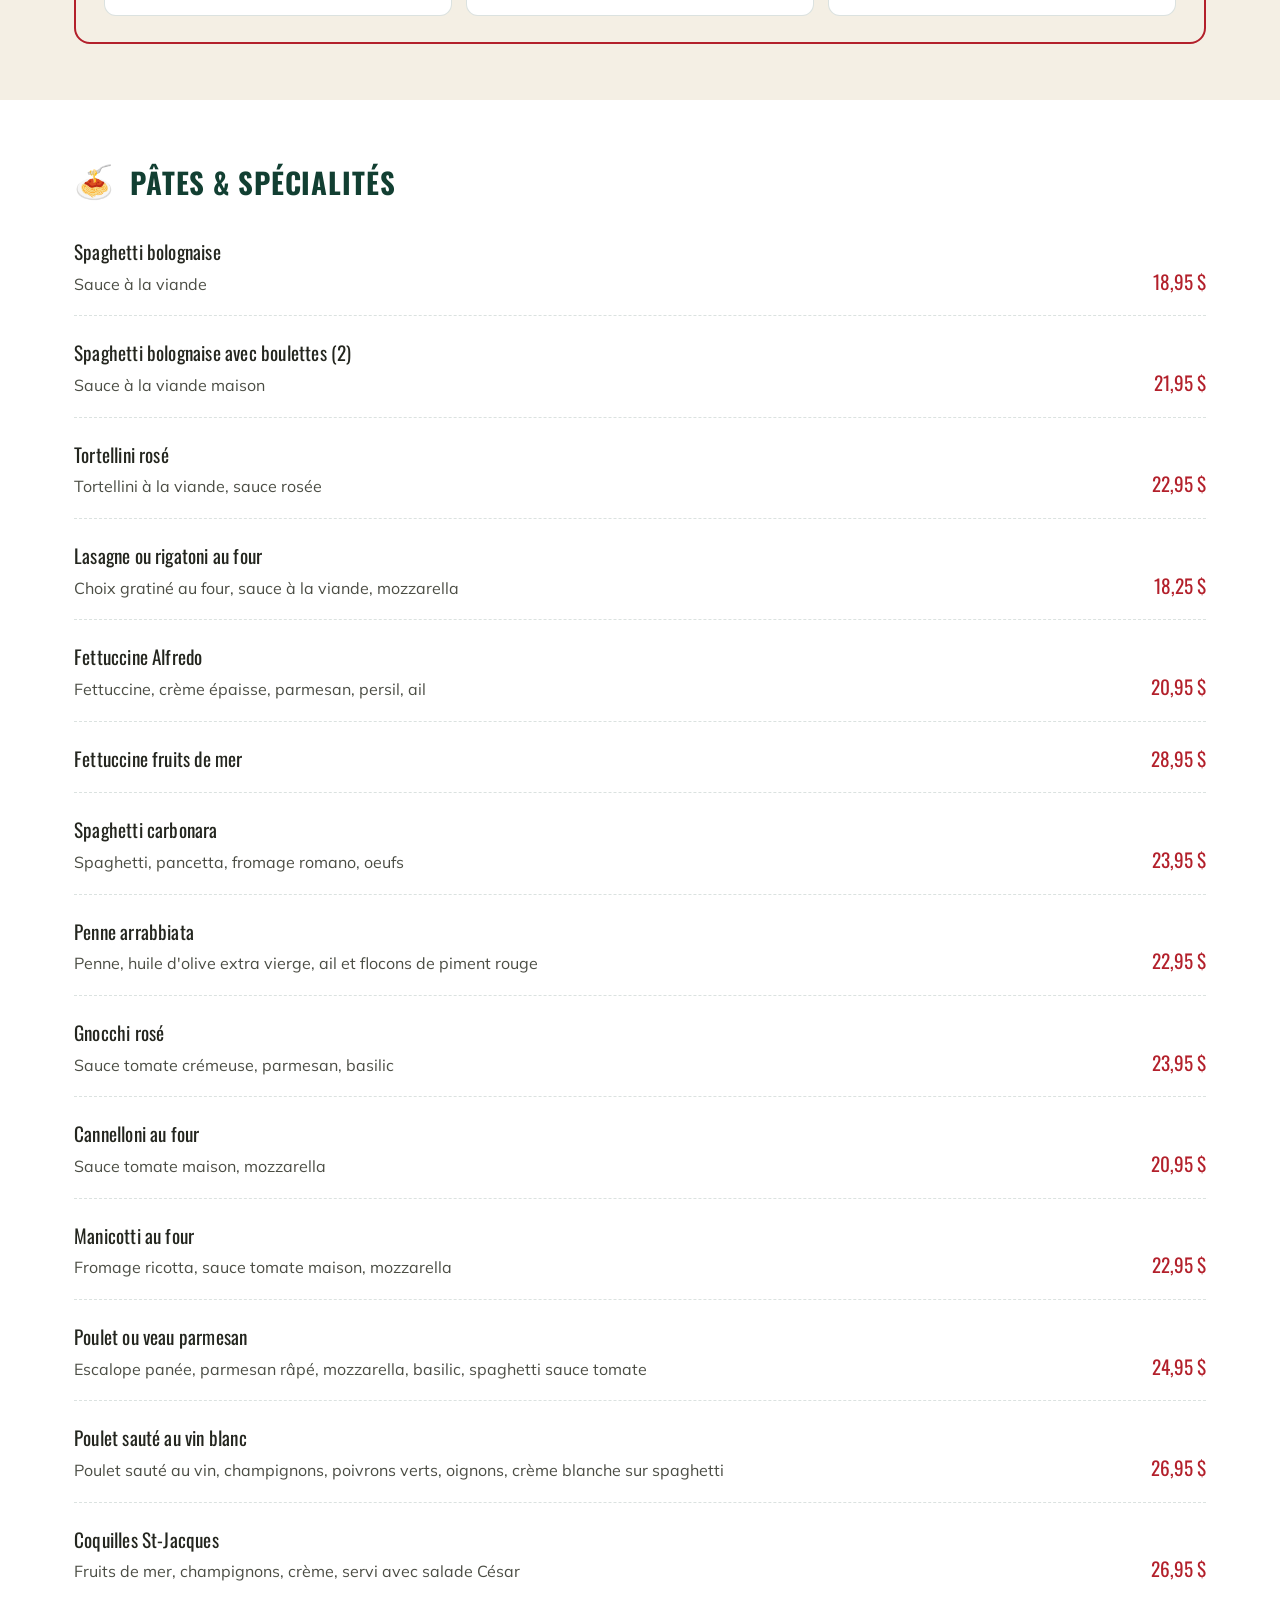
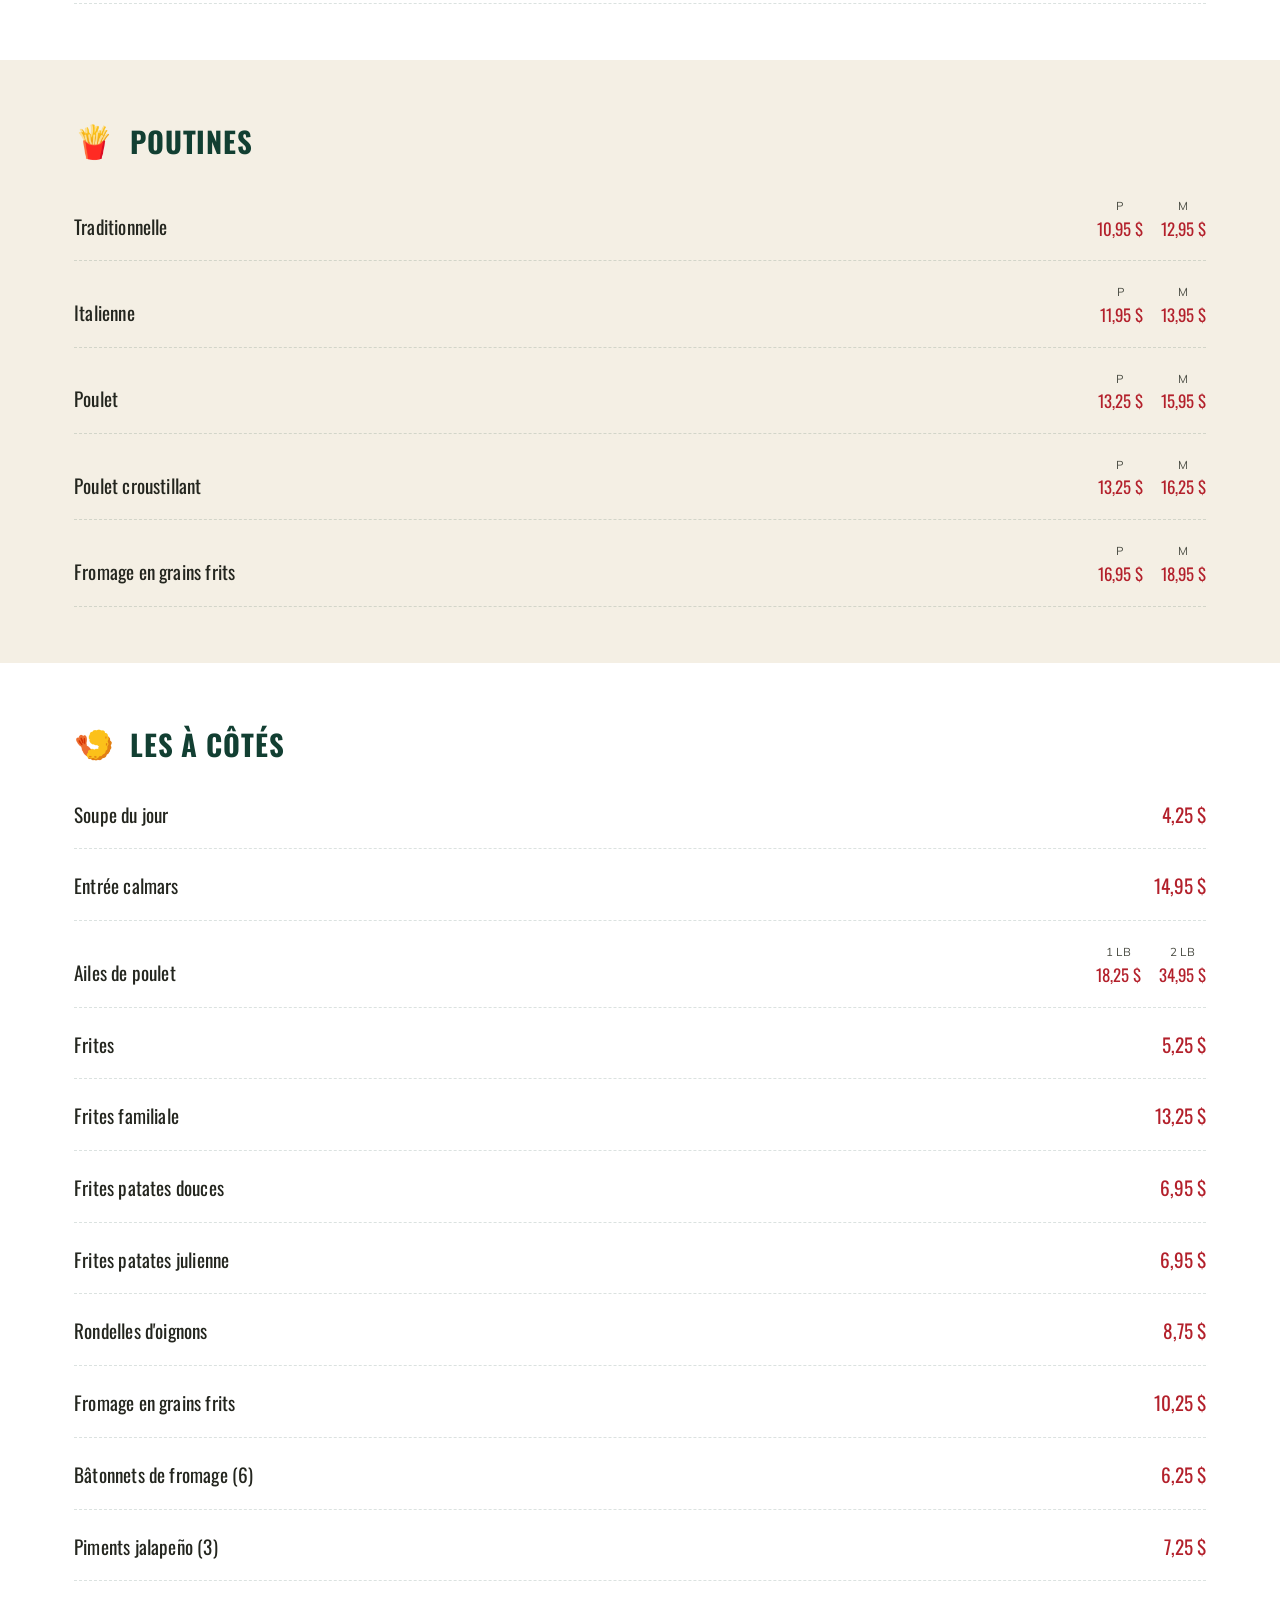
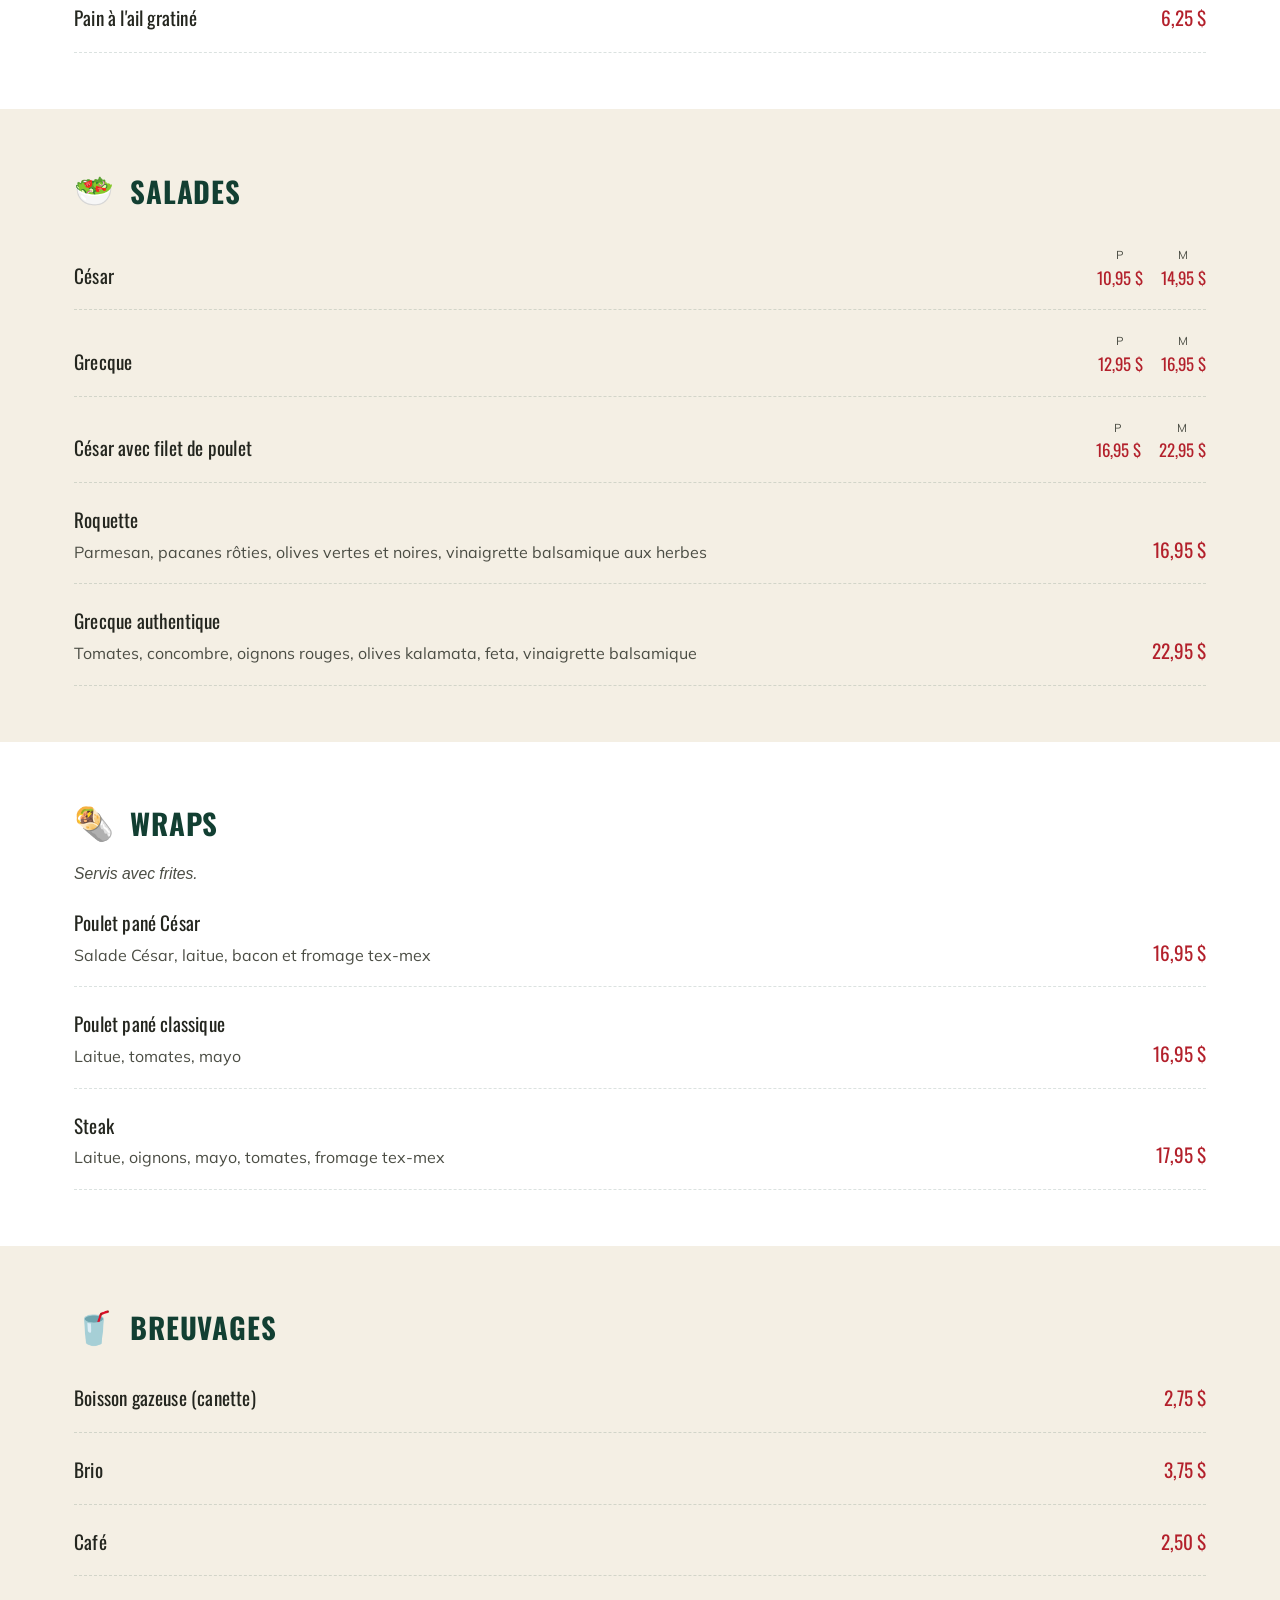
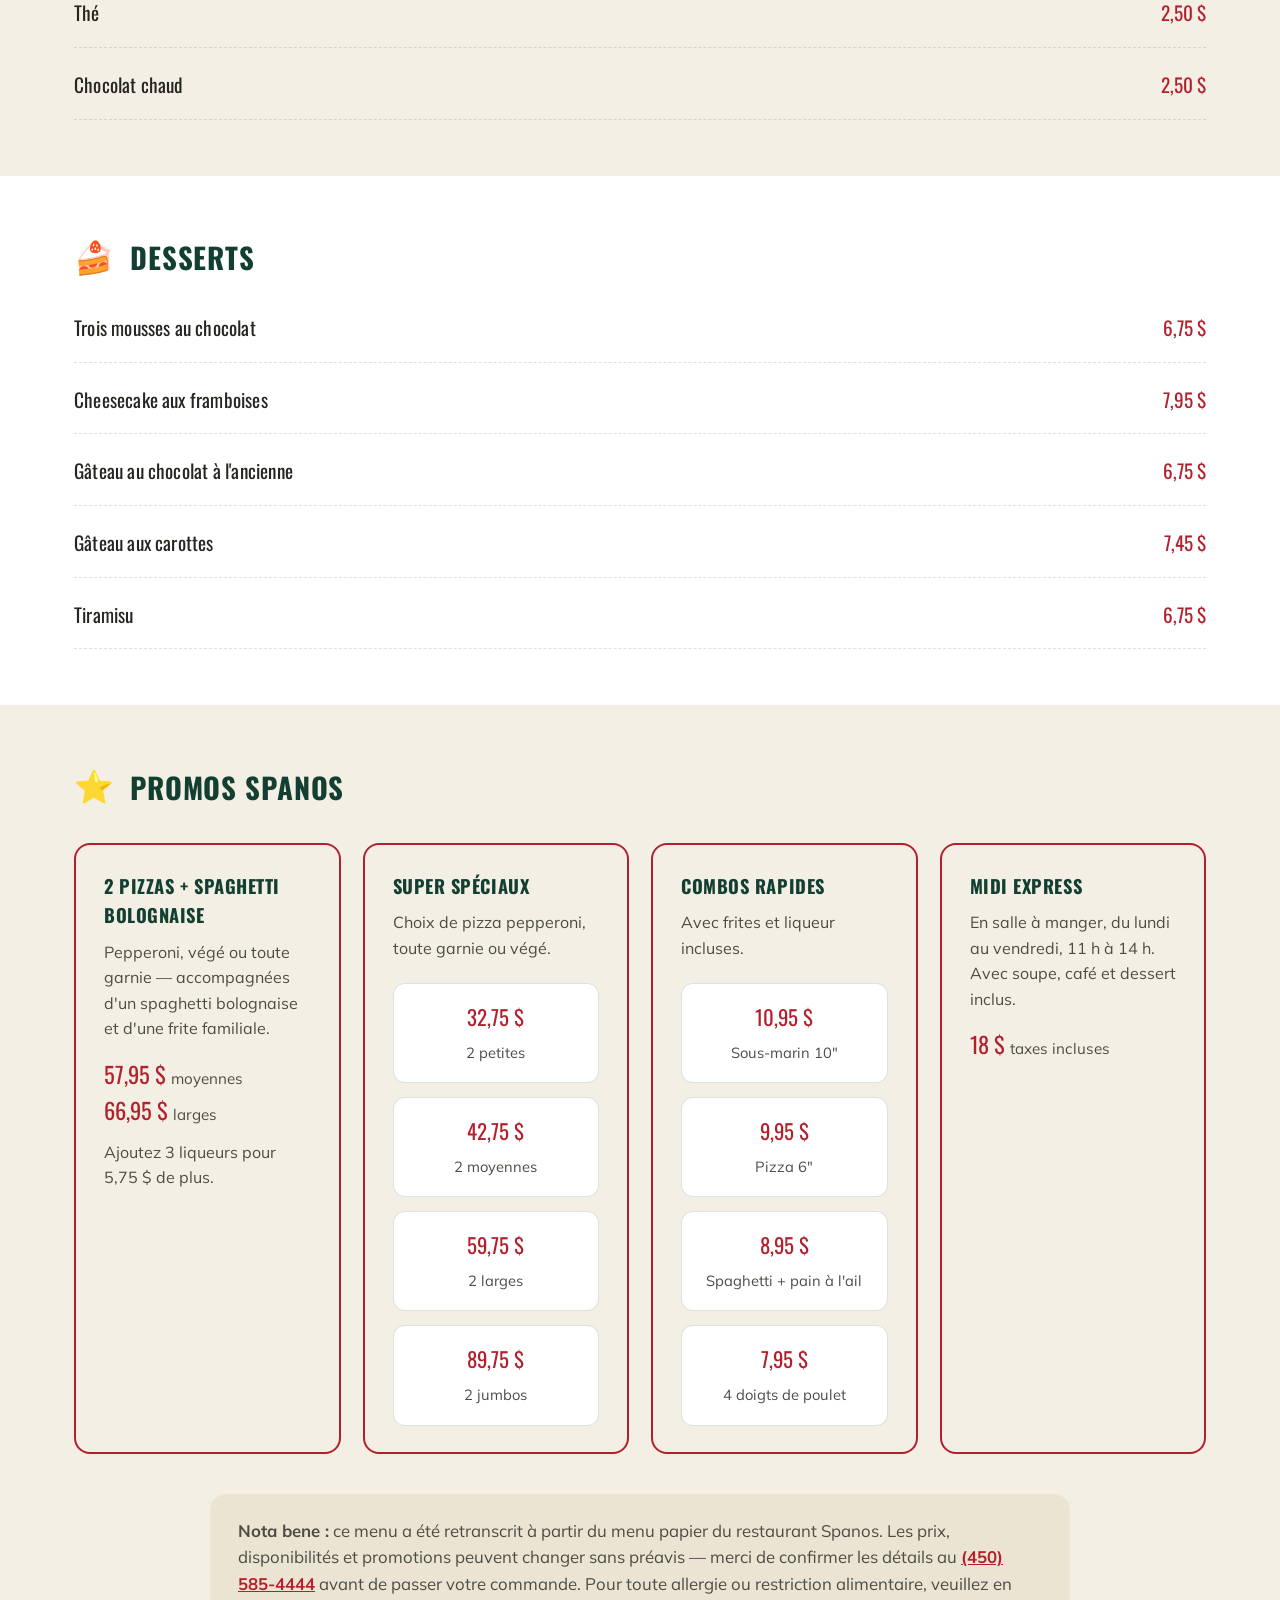
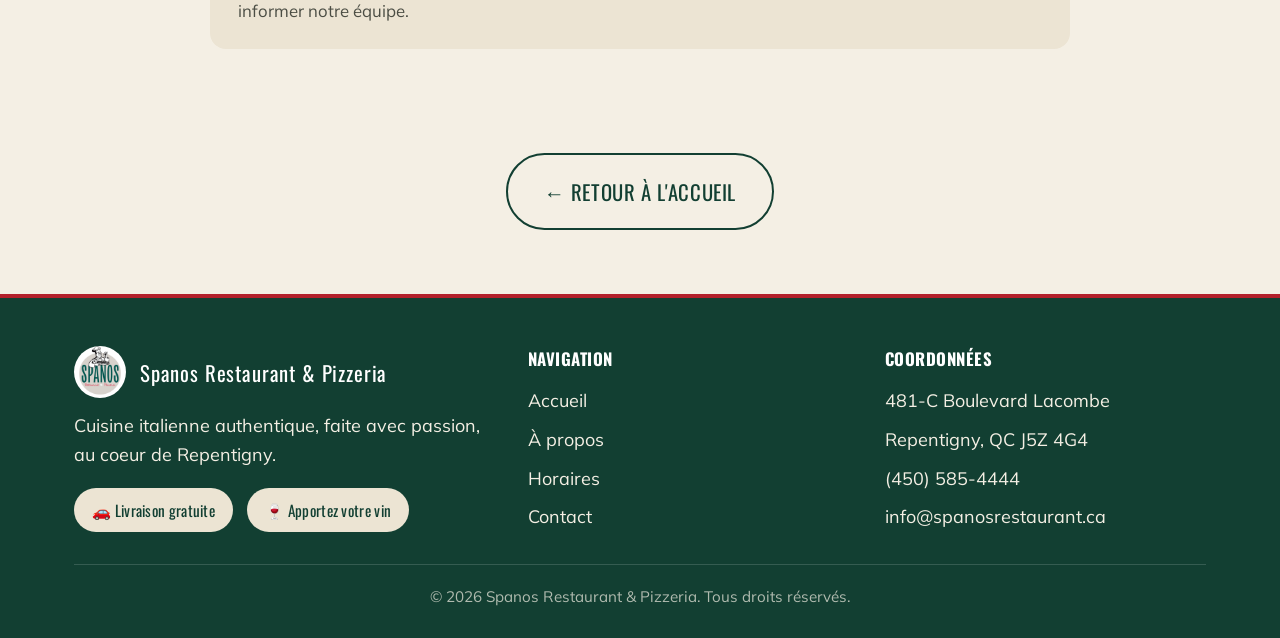
==== commit 7205cdfa: "Replace placeholder menu with the real Spanos menu Transcribed the full printed menu: sandwichs/pani" ====
--- a/menu.html
+++ b/menu.html
@@ -4,7 +4,7 @@
 <meta charset="UTF-8" />
 <meta name="viewport" content="width=device-width, initial-scale=1, maximum-scale=5" />
 <title>Menu — Spanos Restaurant Pizzeria</title>
-<meta name="description" content="Découvrez le menu complet de Spanos Restaurant Pizzeria : pizzas, pâtes, entrées, viandes et desserts italiens faits maison." />
+<meta name="description" content="Menu complet de Spanos Restaurant Pizzeria à Repentigny : sandwichs, sous-marins, pizzas, pâtes, poutines, salades et plus. Livraison gratuite." />
 <link rel="icon" type="image/png" href="images/logo-spanos.png" />
 <link rel="preconnect" href="https://fonts.googleapis.com" />
 <link rel="preconnect" href="https://fonts.gstatic.com" crossorigin />
@@ -50,50 +50,162 @@
     <div class="container">
       <span class="kicker">Buon appetito</span>
       <h1>Notre menu</h1>
-      <p>Des recettes italiennes authentiques, préparées chaque jour avec des ingrédients frais. Les prix sont indiqués en dollars canadiens et peuvent varier.</p>
+      <p>Pizzas, pâtes, sous-marins, poutines et plus — tout est préparé sur place avec des ingrédients frais. Prix en dollars canadiens, sujets à changement.</p>
+      <div class="perks-strip" aria-label="Avantages">
+        <span>🚗 Livraison gratuite</span>
+        <span>🍷 Apportez votre vin</span>
+        <span>🗓️ Ouvert 7 jours, 11 h – 22 h</span>
+      </div>
+      <div class="order-online">
+        <a href="#" data-order-ubereats class="btn btn-secondary">🛵 Commander sur Uber Eats</a>
+        <a href="#" data-order-doordash class="btn btn-secondary">🛵 Commander sur DoorDash</a>
+        <a href="#" data-phone-link class="btn btn-primary">📞 Commander par téléphone</a>
+      </div>
     </div>
   </section>
 
   <nav class="menu-jump" aria-label="Aller à une section du menu">
-    <a href="#entrees">Entrées</a>
+    <a href="#sandwichs">Sandwichs</a>
+    <a href="#sous-marins">Sous-marins</a>
     <a href="#pizzas">Pizzas</a>
     <a href="#pates">Pâtes</a>
-    <a href="#plats">Plats principaux</a>
+    <a href="#poutines">Poutines</a>
+    <a href="#a-cotes">Les à côtés</a>
+    <a href="#salades">Salades</a>
+    <a href="#wraps">Wraps</a>
+    <a href="#breuvages">Breuvages</a>
     <a href="#desserts">Desserts</a>
-    <a href="#boissons">Boissons</a>
+    <a href="#promos">Promos</a>
   </nav>
 
-  <!-- ENTRÉES -->
-  <section class="menu-section" id="entrees">
-    <div class="container">
-      <div class="menu-section-title">
-        <span class="icon" aria-hidden="true">🥗</span>
-        <h2>Entrées</h2>
-      </div>
-      <div class="menu-items">
-        <div class="menu-item">
-          <span class="menu-item-name">Salade Caprese
-            <span class="menu-item-desc">Tomates fraîches, mozzarella di bufala, basilic, huile d'olive et vinaigre balsamique</span>
-          </span>
-          <span class="menu-item-price">11,95 $</span>
-        </div>
-        <div class="menu-item">
-          <span class="menu-item-name">Calamars frits
-            <span class="menu-item-desc">Servis avec une sauce marinara maison</span>
-          </span>
-          <span class="menu-item-price">13,95 $</span>
-        </div>
-        <div class="menu-item">
-          <span class="menu-item-name">Bruschetta al pomodoro
-            <span class="menu-item-desc">Pain grillé, tomates fraîches, ail et basilic</span>
-          </span>
-          <span class="menu-item-price">9,95 $</span>
-        </div>
-        <div class="menu-item">
-          <span class="menu-item-name">Soupe minestrone
-            <span class="menu-item-desc">Légumes de saison mijotés, à l'italienne</span>
-          </span>
-          <span class="menu-item-price">7,95 $</span>
+  <!-- SANDWICHS / PANINIS -->
+  <section class="menu-section" id="sandwichs">
+    <div class="container">
+      <div class="menu-section-title">
+        <span class="icon" aria-hidden="true">🥪</span>
+        <h2>Sandwichs &amp; Paninis</h2>
+      </div>
+      <p class="menu-section-sub">Servis sur pain ciabatta ou baguette.</p>
+      <div class="menu-items">
+        <div class="menu-item">
+          <span class="menu-item-name">Filet de poulet
+            <span class="menu-item-desc">Filet de poulet assaisonné, aubergines &amp; poivrons rouges marinés, tomates, laitue, mayonnaise</span>
+          </span>
+          <span class="menu-item-price">12,50 $</span>
+        </div>
+        <div class="menu-item">
+          <span class="menu-item-name">Poulet pané pesto
+            <span class="menu-item-desc">Escalope de poulet, pesto ou basilic, laitue, fromage chèvre, mayonnaise épicée</span>
+          </span>
+          <span class="menu-item-price">11,50 $</span>
+        </div>
+        <div class="menu-item">
+          <span class="menu-item-name">Poulet pané
+            <span class="menu-item-desc">Escalope de poulet, tomates, laitue, suisse, mayonnaise</span>
+          </span>
+          <span class="menu-item-price">12,50 $</span>
+        </div>
+        <div class="menu-item">
+          <span class="menu-item-name">Poulet pané César
+            <span class="menu-item-desc">Escalope de poulet, bacon fumé, laitue, tomates, sauce César</span>
+          </span>
+          <span class="menu-item-price">12,50 $</span>
+        </div>
+        <div class="menu-item">
+          <span class="menu-item-name">Boulettes
+            <span class="menu-item-desc">Boulettes de viande maison, sauce marinara, flocons de piment rouge, parmesan râpé, basilic</span>
+          </span>
+          <span class="menu-item-price">12,50 $</span>
+        </div>
+        <div class="menu-item">
+          <span class="menu-item-name">Saucisses italiennes
+            <span class="menu-item-desc">Saucisses italiennes, poivrons et oignons sautés, tomates, laitue, mozzarella, moutarde, mayo épicée</span>
+          </span>
+          <span class="menu-item-price">12,00 $</span>
+        </div>
+        <div class="menu-item">
+          <span class="menu-item-name">Légumes grillés
+            <span class="menu-item-desc">Légumes grillés variés : poivrons, champignons, aubergines, olives vertes et noires, pesto, mayo, suisse, balsamique</span>
+          </span>
+          <span class="menu-item-price">12,00 $</span>
+        </div>
+        <div class="menu-item">
+          <span class="menu-item-name">Salami épicé
+            <span class="menu-item-desc">Salami épicé, chou, moutarde</span>
+          </span>
+          <span class="menu-item-price">11,50 $</span>
+        </div>
+        <div class="menu-item">
+          <span class="menu-item-name">Steak ultime
+            <span class="menu-item-desc">Steak, oignons caramélisés, tomates, roquette, suisse, mayonnaise épicée</span>
+          </span>
+          <span class="menu-item-price">13,50 $</span>
+        </div>
+        <div class="menu-item">
+          <span class="menu-item-name">Steak capicollo épicé
+            <span class="menu-item-desc">Steak, capicollo, oignons rouges, jalapeños marinés, laitue, tomates, cheddar, mayonnaise épicée</span>
+          </span>
+          <span class="menu-item-price">13,50 $</span>
+        </div>
+        <div class="menu-item">
+          <span class="menu-item-name">Steak Philly
+            <span class="menu-item-desc">Steak, cheddar fondu, mozzarella, oignons caramélisés</span>
+          </span>
+          <span class="menu-item-price">12,50 $</span>
+        </div>
+      </div>
+    </div>
+  </section>
+
+  <!-- SOUS-MARINS -->
+  <section class="menu-section" id="sous-marins">
+    <div class="container">
+      <div class="menu-section-title">
+        <span class="icon" aria-hidden="true">🥖</span>
+        <h2>Sous-marins</h2>
+      </div>
+      <p class="menu-section-sub">Tous garnis de laitue, tomates, mozzarella — sauce spéciale maison servie à part.</p>
+      <div class="menu-items">
+        <div class="menu-item">
+          <span class="menu-item-name">Steak</span>
+          <span class="menu-item-sizes">
+            <span class="size"><span class="size-label">10&Prime;</span><span class="size-price">17,95 $</span></span>
+            <span class="size"><span class="size-label">15&Prime;</span><span class="size-price">22,95 $</span></span>
+          </span>
+        </div>
+        <div class="menu-item">
+          <span class="menu-item-name">Steak &amp; pepperoni</span>
+          <span class="menu-item-sizes">
+            <span class="size"><span class="size-label">10&Prime;</span><span class="size-price">17,95 $</span></span>
+            <span class="size"><span class="size-label">15&Prime;</span><span class="size-price">22,95 $</span></span>
+          </span>
+        </div>
+        <div class="menu-item">
+          <span class="menu-item-name">Combiné
+            <span class="menu-item-desc">Steak, pepperoni, champignons, piments, oignons</span>
+          </span>
+          <span class="menu-item-sizes">
+            <span class="size"><span class="size-label">10&Prime;</span><span class="size-price">17,95 $</span></span>
+            <span class="size"><span class="size-label">15&Prime;</span><span class="size-price">22,95 $</span></span>
+          </span>
+        </div>
+        <div class="menu-item">
+          <span class="menu-item-name">Spécial Taki
+            <span class="menu-item-desc">Sous-marin combiné sur pain à pizza</span>
+          </span>
+          <span class="menu-item-sizes">
+            <span class="size"><span class="size-label">10&Prime;</span><span class="size-price">17,95 $</span></span>
+            <span class="size"><span class="size-label">15&Prime;</span><span class="size-price">22,95 $</span></span>
+          </span>
+        </div>
+        <div class="menu-item">
+          <span class="menu-item-name">Philly steak
+            <span class="menu-item-desc">Steak à la Philly, oignons caramélisés, cheddar fondu</span>
+          </span>
+          <span class="menu-item-sizes">
+            <span class="size"><span class="size-label">10&Prime;</span><span class="size-price">18,95 $</span></span>
+            <span class="size"><span class="size-label">15&Prime;</span><span class="size-price">24,95 $</span></span>
+          </span>
         </div>
       </div>
     </div>
@@ -106,76 +218,491 @@
         <span class="icon" aria-hidden="true">🍕</span>
         <h2>Pizzas</h2>
       </div>
-      <div class="menu-items">
+      <p class="menu-section-sub">Croûte originale ou mince — formats 10&Prime;, 12&Prime;, 14&Prime; et 18&Prime;.</p>
+      <div class="menu-items">
+        <div class="menu-item">
+          <span class="menu-item-name">À l'ail
+            <span class="menu-item-desc">Huile d'olive, mozzarella</span>
+          </span>
+          <span class="menu-item-sizes">
+            <span class="size"><span class="size-label">10&Prime;</span><span class="size-price">17,25 $</span></span>
+            <span class="size"><span class="size-label">12&Prime;</span><span class="size-price">21,95 $</span></span>
+            <span class="size"><span class="size-label">14&Prime;</span><span class="size-price">29,95 $</span></span>
+            <span class="size"><span class="size-label">18&Prime;</span><span class="size-price">42,95 $</span></span>
+          </span>
+        </div>
         <div class="menu-item">
           <span class="menu-item-name">Margherita
-            <span class="menu-item-desc">Sauce tomate maison, mozzarella fraîche, basilic</span>
-          </span>
+            <span class="menu-item-desc">Sauce tomate, mozzarella, feuilles de basilic</span>
+          </span>
+          <span class="menu-item-sizes">
+            <span class="size"><span class="size-label">10&Prime;</span><span class="size-price">17,95 $</span></span>
+            <span class="size"><span class="size-label">12&Prime;</span><span class="size-price">23,95 $</span></span>
+            <span class="size"><span class="size-label">14&Prime;</span><span class="size-price">30,95 $</span></span>
+            <span class="size"><span class="size-label">18&Prime;</span><span class="size-price">43,95 $</span></span>
+          </span>
+        </div>
+        <div class="menu-item">
+          <span class="menu-item-name">Pepperoni
+            <span class="menu-item-desc">Pepperoni, sauce tomate, mozzarella</span>
+          </span>
+          <span class="menu-item-sizes">
+            <span class="size"><span class="size-label">10&Prime;</span><span class="size-price">17,95 $</span></span>
+            <span class="size"><span class="size-label">12&Prime;</span><span class="size-price">23,95 $</span></span>
+            <span class="size"><span class="size-label">14&Prime;</span><span class="size-price">30,95 $</span></span>
+            <span class="size"><span class="size-label">18&Prime;</span><span class="size-price">43,95 $</span></span>
+          </span>
+        </div>
+        <div class="menu-item">
+          <span class="menu-item-name">Toute garnie
+            <span class="menu-item-desc">Pepperoni, champignons, poivrons verts, mozzarella</span>
+          </span>
+          <span class="menu-item-sizes">
+            <span class="size"><span class="size-label">10&Prime;</span><span class="size-price">18,95 $</span></span>
+            <span class="size"><span class="size-label">12&Prime;</span><span class="size-price">24,95 $</span></span>
+            <span class="size"><span class="size-label">14&Prime;</span><span class="size-price">32,95 $</span></span>
+            <span class="size"><span class="size-label">18&Prime;</span><span class="size-price">48,95 $</span></span>
+          </span>
+        </div>
+        <div class="menu-item">
+          <span class="menu-item-name">Végétarienne
+            <span class="menu-item-desc">Champignons, piments verts, olives vertes &amp; noires, tomates, oignons</span>
+          </span>
+          <span class="menu-item-sizes">
+            <span class="size"><span class="size-label">10&Prime;</span><span class="size-price">18,95 $</span></span>
+            <span class="size"><span class="size-label">12&Prime;</span><span class="size-price">24,95 $</span></span>
+            <span class="size"><span class="size-label">14&Prime;</span><span class="size-price">32,95 $</span></span>
+            <span class="size"><span class="size-label">18&Prime;</span><span class="size-price">48,95 $</span></span>
+          </span>
+        </div>
+        <div class="menu-item">
+          <span class="menu-item-name">Spéciale Le Gardeur
+            <span class="menu-item-desc">Toute garnie, oignons, bacon, saucisses italiennes</span>
+          </span>
+          <span class="menu-item-sizes">
+            <span class="size"><span class="size-label">10&Prime;</span><span class="size-price">22,95 $</span></span>
+            <span class="size"><span class="size-label">12&Prime;</span><span class="size-price">27,95 $</span></span>
+            <span class="size"><span class="size-label">14&Prime;</span><span class="size-price">37,95 $</span></span>
+            <span class="size"><span class="size-label">18&Prime;</span><span class="size-price">56,95 $</span></span>
+          </span>
+        </div>
+        <div class="menu-item">
+          <span class="menu-item-name">Spéciale Repentigny
+            <span class="menu-item-desc">Toute garnie, viande hachée, oignons</span>
+          </span>
+          <span class="menu-item-sizes">
+            <span class="size"><span class="size-label">10&Prime;</span><span class="size-price">22,95 $</span></span>
+            <span class="size"><span class="size-label">12&Prime;</span><span class="size-price">27,95 $</span></span>
+            <span class="size"><span class="size-label">14&Prime;</span><span class="size-price">37,95 $</span></span>
+            <span class="size"><span class="size-label">18&Prime;</span><span class="size-price">56,95 $</span></span>
+          </span>
+        </div>
+        <div class="menu-item">
+          <span class="menu-item-name">Amateurs de viande
+            <span class="menu-item-desc">Pepperoni, bacon, saucisses italiennes, mozzarella</span>
+          </span>
+          <span class="menu-item-sizes">
+            <span class="size"><span class="size-label">10&Prime;</span><span class="size-price">24,95 $</span></span>
+            <span class="size"><span class="size-label">12&Prime;</span><span class="size-price">30,95 $</span></span>
+            <span class="size"><span class="size-label">14&Prime;</span><span class="size-price">41,95 $</span></span>
+            <span class="size"><span class="size-label">18&Prime;</span><span class="size-price">59,95 $</span></span>
+          </span>
+        </div>
+        <div class="menu-item">
+          <span class="menu-item-name">Filet de poulet
+            <span class="menu-item-desc">Poulet, origan, sauce tomate, mozzarella</span>
+          </span>
+          <span class="menu-item-sizes">
+            <span class="size"><span class="size-label">10&Prime;</span><span class="size-price">20,95 $</span></span>
+            <span class="size"><span class="size-label">12&Prime;</span><span class="size-price">26,95 $</span></span>
+            <span class="size"><span class="size-label">14&Prime;</span><span class="size-price">37,95 $</span></span>
+            <span class="size"><span class="size-label">18&Prime;</span><span class="size-price">53,95 $</span></span>
+          </span>
+        </div>
+        <div class="menu-item">
+          <span class="menu-item-name">Ricotta-épinards
+            <span class="menu-item-desc">Pesto, champignons, épinards, tomates, huile d'olive, ricotta</span>
+          </span>
+          <span class="menu-item-sizes">
+            <span class="size"><span class="size-label">10&Prime;</span><span class="size-price">19,95 $</span></span>
+            <span class="size"><span class="size-label">12&Prime;</span><span class="size-price">24,95 $</span></span>
+            <span class="size"><span class="size-label">14&Prime;</span><span class="size-price">32,95 $</span></span>
+            <span class="size"><span class="size-label">18&Prime;</span><span class="size-price">48,95 $</span></span>
+          </span>
+        </div>
+        <div class="menu-item">
+          <span class="menu-item-name">Fruits de mer
+            <span class="menu-item-desc">Champignons, crevettes, pétoncles, crabe, sauce tomate &amp; crème</span>
+          </span>
+          <span class="menu-item-sizes">
+            <span class="size"><span class="size-label">10&Prime;</span><span class="size-price">23,95 $</span></span>
+            <span class="size"><span class="size-label">12&Prime;</span><span class="size-price">29,95 $</span></span>
+            <span class="size"><span class="size-label">14&Prime;</span><span class="size-price">39,95 $</span></span>
+            <span class="size"><span class="size-label">18&Prime;</span><span class="size-price">56,95 $</span></span>
+          </span>
+        </div>
+        <div class="menu-item">
+          <span class="menu-item-name">Pizzaghetti
+            <span class="menu-item-desc">Toute garnie avec spaghetti bolognaise</span>
+          </span>
+          <span class="menu-item-sizes">
+            <span class="size"><span class="size-label">10&Prime;</span><span class="size-price">20,95 $</span></span>
+            <span class="size"><span class="size-label">12&Prime;</span><span class="size-price">26,95 $</span></span>
+            <span class="size"><span class="size-label">14&Prime;</span><span class="size-price">37,95 $</span></span>
+            <span class="size"><span class="size-label">18&Prime;</span><span class="size-price">53,95 $</span></span>
+          </span>
+        </div>
+        <div class="menu-item">
+          <span class="menu-item-name">Grecque
+            <span class="menu-item-desc">Olives, oignons, tomates, origan, sauce tomate, feta</span>
+          </span>
+          <span class="menu-item-sizes">
+            <span class="size"><span class="size-label">10&Prime;</span><span class="size-price">20,95 $</span></span>
+            <span class="size"><span class="size-label">12&Prime;</span><span class="size-price">26,95 $</span></span>
+            <span class="size"><span class="size-label">14&Prime;</span><span class="size-price">37,95 $</span></span>
+            <span class="size"><span class="size-label">18&Prime;</span><span class="size-price">53,95 $</span></span>
+          </span>
+        </div>
+        <div class="menu-item">
+          <span class="menu-item-name">Mexicaine
+            <span class="menu-item-desc">Boeuf haché, oignons et piments forts</span>
+          </span>
+          <span class="menu-item-sizes">
+            <span class="size"><span class="size-label">10&Prime;</span><span class="size-price">19,95 $</span></span>
+            <span class="size"><span class="size-label">12&Prime;</span><span class="size-price">25,95 $</span></span>
+            <span class="size"><span class="size-label">14&Prime;</span><span class="size-price">31,95 $</span></span>
+            <span class="size"><span class="size-label">18&Prime;</span><span class="size-price">44,95 $</span></span>
+          </span>
+        </div>
+        <div class="menu-item">
+          <span class="menu-item-name">New Yorkaise
+            <span class="menu-item-desc">Double pepperoni, double mozzarella</span>
+          </span>
+          <span class="menu-item-sizes">
+            <span class="size"><span class="size-label">10&Prime;</span><span class="size-price">23,95 $</span></span>
+            <span class="size"><span class="size-label">12&Prime;</span><span class="size-price">29,95 $</span></span>
+            <span class="size"><span class="size-label">14&Prime;</span><span class="size-price">39,95 $</span></span>
+            <span class="size"><span class="size-label">18&Prime;</span><span class="size-price">56,95 $</span></span>
+          </span>
+        </div>
+        <div class="menu-item">
+          <span class="menu-item-name">Sacramento
+            <span class="menu-item-desc">Saucisses italiennes, piments forts, mozzarella</span>
+          </span>
+          <span class="menu-item-sizes">
+            <span class="size"><span class="size-label">10&Prime;</span><span class="size-price">18,95 $</span></span>
+            <span class="size"><span class="size-label">12&Prime;</span><span class="size-price">24,95 $</span></span>
+            <span class="size"><span class="size-label">14&Prime;</span><span class="size-price">35,95 $</span></span>
+            <span class="size"><span class="size-label">18&Prime;</span><span class="size-price">49,95 $</span></span>
+          </span>
+        </div>
+        <div class="menu-item">
+          <span class="menu-item-name">Extra viande ou fromage</span>
+          <span class="menu-item-sizes">
+            <span class="size"><span class="size-label">10&Prime;</span><span class="size-price">5,25 $</span></span>
+            <span class="size"><span class="size-label">12&Prime;</span><span class="size-price">5,25 $</span></span>
+            <span class="size"><span class="size-label">14&Prime;</span><span class="size-price">6,50 $</span></span>
+            <span class="size"><span class="size-label">18&Prime;</span><span class="size-price">9,95 $</span></span>
+          </span>
+        </div>
+        <div class="menu-item">
+          <span class="menu-item-name">Extra sauce bolognaise</span>
+          <span class="menu-item-sizes">
+            <span class="size"><span class="size-label">10&Prime;</span><span class="size-price">3,50 $</span></span>
+            <span class="size"><span class="size-label">12&Prime;</span><span class="size-price">3,50 $</span></span>
+            <span class="size"><span class="size-label">14&Prime;</span><span class="size-price">4,50 $</span></span>
+            <span class="size"><span class="size-label">18&Prime;</span><span class="size-price">6,95 $</span></span>
+          </span>
+        </div>
+      </div>
+
+      <div class="promo-grid" style="margin-top:40px;">
+        <div class="promo-card">
+          <h3>Combo Pizza 8&Prime;</h3>
+          <p>Pizzaghetti, PizzaCésar ou PizzaPoutine — une pizza individuelle 8&Prime; combinée à votre choix.</p>
+          <div class="promo-combos">
+            <div class="promo-combo"><span class="combo-price">17,95 $</span><span class="combo-desc">Pizzaghetti</span></div>
+            <div class="promo-combo"><span class="combo-price">18,95 $</span><span class="combo-desc">PizzaCésar</span></div>
+            <div class="promo-combo"><span class="combo-price">18,95 $</span><span class="combo-desc">PizzaPoutine</span></div>
+          </div>
+        </div>
+      </div>
+    </div>
+  </section>
+
+  <!-- PÂTES ET SPÉCIALITÉS -->
+  <section class="menu-section" id="pates">
+    <div class="container">
+      <div class="menu-section-title">
+        <span class="icon" aria-hidden="true">🍝</span>
+        <h2>Pâtes &amp; spécialités</h2>
+      </div>
+      <div class="menu-items">
+        <div class="menu-item">
+          <span class="menu-item-name">Spaghetti bolognaise
+            <span class="menu-item-desc">Sauce à la viande</span>
+          </span>
+          <span class="menu-item-price">18,95 $</span>
+        </div>
+        <div class="menu-item">
+          <span class="menu-item-name">Spaghetti bolognaise avec boulettes (2)
+            <span class="menu-item-desc">Sauce à la viande maison</span>
+          </span>
+          <span class="menu-item-price">21,95 $</span>
+        </div>
+        <div class="menu-item">
+          <span class="menu-item-name">Tortellini rosé
+            <span class="menu-item-desc">Tortellini à la viande, sauce rosée</span>
+          </span>
+          <span class="menu-item-price">22,95 $</span>
+        </div>
+        <div class="menu-item">
+          <span class="menu-item-name">Lasagne ou rigatoni au four
+            <span class="menu-item-desc">Choix gratiné au four, sauce à la viande, mozzarella</span>
+          </span>
+          <span class="menu-item-price">18,25 $</span>
+        </div>
+        <div class="menu-item">
+          <span class="menu-item-name">Fettuccine Alfredo
+            <span class="menu-item-desc">Fettuccine, crème épaisse, parmesan, persil, ail</span>
+          </span>
+          <span class="menu-item-price">20,95 $</span>
+        </div>
+        <div class="menu-item">
+          <span class="menu-item-name">Fettuccine fruits de mer</span>
+          <span class="menu-item-price">28,95 $</span>
+        </div>
+        <div class="menu-item">
+          <span class="menu-item-name">Spaghetti carbonara
+            <span class="menu-item-desc">Spaghetti, pancetta, fromage romano, oeufs</span>
+          </span>
+          <span class="menu-item-price">23,95 $</span>
+        </div>
+        <div class="menu-item">
+          <span class="menu-item-name">Penne arrabbiata
+            <span class="menu-item-desc">Penne, huile d'olive extra vierge, ail et flocons de piment rouge</span>
+          </span>
+          <span class="menu-item-price">22,95 $</span>
+        </div>
+        <div class="menu-item">
+          <span class="menu-item-name">Gnocchi rosé
+            <span class="menu-item-desc">Sauce tomate crémeuse, parmesan, basilic</span>
+          </span>
+          <span class="menu-item-price">23,95 $</span>
+        </div>
+        <div class="menu-item">
+          <span class="menu-item-name">Cannelloni au four
+            <span class="menu-item-desc">Sauce tomate maison, mozzarella</span>
+          </span>
+          <span class="menu-item-price">20,95 $</span>
+        </div>
+        <div class="menu-item">
+          <span class="menu-item-name">Manicotti au four
+            <span class="menu-item-desc">Fromage ricotta, sauce tomate maison, mozzarella</span>
+          </span>
+          <span class="menu-item-price">22,95 $</span>
+        </div>
+        <div class="menu-item">
+          <span class="menu-item-name">Poulet ou veau parmesan
+            <span class="menu-item-desc">Escalope panée, parmesan râpé, mozzarella, basilic, spaghetti sauce tomate</span>
+          </span>
+          <span class="menu-item-price">24,95 $</span>
+        </div>
+        <div class="menu-item">
+          <span class="menu-item-name">Poulet sauté au vin blanc
+            <span class="menu-item-desc">Poulet sauté au vin, champignons, poivrons verts, oignons, crème blanche sur spaghetti</span>
+          </span>
+          <span class="menu-item-price">26,95 $</span>
+        </div>
+        <div class="menu-item">
+          <span class="menu-item-name">Coquilles St-Jacques
+            <span class="menu-item-desc">Fruits de mer, champignons, crème, servi avec salade César</span>
+          </span>
+          <span class="menu-item-price">26,95 $</span>
+        </div>
+      </div>
+    </div>
+  </section>
+
+  <!-- POUTINES -->
+  <section class="menu-section" id="poutines">
+    <div class="container">
+      <div class="menu-section-title">
+        <span class="icon" aria-hidden="true">🍟</span>
+        <h2>Poutines</h2>
+      </div>
+      <div class="menu-items">
+        <div class="menu-item">
+          <span class="menu-item-name">Traditionnelle</span>
+          <span class="menu-item-sizes">
+            <span class="size"><span class="size-label">P</span><span class="size-price">10,95 $</span></span>
+            <span class="size"><span class="size-label">M</span><span class="size-price">12,95 $</span></span>
+          </span>
+        </div>
+        <div class="menu-item">
+          <span class="menu-item-name">Italienne</span>
+          <span class="menu-item-sizes">
+            <span class="size"><span class="size-label">P</span><span class="size-price">11,95 $</span></span>
+            <span class="size"><span class="size-label">M</span><span class="size-price">13,95 $</span></span>
+          </span>
+        </div>
+        <div class="menu-item">
+          <span class="menu-item-name">Poulet</span>
+          <span class="menu-item-sizes">
+            <span class="size"><span class="size-label">P</span><span class="size-price">13,25 $</span></span>
+            <span class="size"><span class="size-label">M</span><span class="size-price">15,95 $</span></span>
+          </span>
+        </div>
+        <div class="menu-item">
+          <span class="menu-item-name">Poulet croustillant</span>
+          <span class="menu-item-sizes">
+            <span class="size"><span class="size-label">P</span><span class="size-price">13,25 $</span></span>
+            <span class="size"><span class="size-label">M</span><span class="size-price">16,25 $</span></span>
+          </span>
+        </div>
+        <div class="menu-item">
+          <span class="menu-item-name">Fromage en grains frits</span>
+          <span class="menu-item-sizes">
+            <span class="size"><span class="size-label">P</span><span class="size-price">16,95 $</span></span>
+            <span class="size"><span class="size-label">M</span><span class="size-price">18,95 $</span></span>
+          </span>
+        </div>
+      </div>
+    </div>
+  </section>
+
+  <!-- LES À CÔTÉS -->
+  <section class="menu-section" id="a-cotes">
+    <div class="container">
+      <div class="menu-section-title">
+        <span class="icon" aria-hidden="true">🍤</span>
+        <h2>Les à côtés</h2>
+      </div>
+      <div class="menu-items">
+        <div class="menu-item">
+          <span class="menu-item-name">Soupe du jour</span>
+          <span class="menu-item-price">4,25 $</span>
+        </div>
+        <div class="menu-item">
+          <span class="menu-item-name">Entrée calmars</span>
           <span class="menu-item-price">14,95 $</span>
         </div>
         <div class="menu-item">
-          <span class="menu-item-name">Pepperoni
-            <span class="menu-item-desc">Sauce tomate, mozzarella, pepperoni généreux</span>
-          </span>
-          <span class="menu-item-price">16,50 $</span>
-        </div>
-        <div class="menu-item">
-          <span class="menu-item-name">Spanos spéciale
-            <span class="menu-item-desc">Pepperoni, champignons, poivrons, oignons, olives</span>
-          </span>
-          <span class="menu-item-price">18,95 $</span>
-        </div>
-        <div class="menu-item">
-          <span class="menu-item-name">Quatre fromages
-            <span class="menu-item-desc">Mozzarella, provolone, parmesan et gorgonzola</span>
-          </span>
-          <span class="menu-item-price">17,50 $</span>
-        </div>
-        <div class="menu-item">
-          <span class="menu-item-name">Végétarienne
-            <span class="menu-item-desc">Poivrons, champignons, oignons, tomates, olives</span>
+          <span class="menu-item-name">Ailes de poulet</span>
+          <span class="menu-item-sizes">
+            <span class="size"><span class="size-label">1 lb</span><span class="size-price">18,25 $</span></span>
+            <span class="size"><span class="size-label">2 lb</span><span class="size-price">34,95 $</span></span>
+          </span>
+        </div>
+        <div class="menu-item">
+          <span class="menu-item-name">Frites</span>
+          <span class="menu-item-price">5,25 $</span>
+        </div>
+        <div class="menu-item">
+          <span class="menu-item-name">Frites familiale</span>
+          <span class="menu-item-price">13,25 $</span>
+        </div>
+        <div class="menu-item">
+          <span class="menu-item-name">Frites patates douces</span>
+          <span class="menu-item-price">6,95 $</span>
+        </div>
+        <div class="menu-item">
+          <span class="menu-item-name">Frites patates julienne</span>
+          <span class="menu-item-price">6,95 $</span>
+        </div>
+        <div class="menu-item">
+          <span class="menu-item-name">Rondelles d'oignons</span>
+          <span class="menu-item-price">8,75 $</span>
+        </div>
+        <div class="menu-item">
+          <span class="menu-item-name">Fromage en grains frits</span>
+          <span class="menu-item-price">10,25 $</span>
+        </div>
+        <div class="menu-item">
+          <span class="menu-item-name">Bâtonnets de fromage (6)</span>
+          <span class="menu-item-price">6,25 $</span>
+        </div>
+        <div class="menu-item">
+          <span class="menu-item-name">Piments jalapeño (3)</span>
+          <span class="menu-item-price">7,25 $</span>
+        </div>
+        <div class="menu-item">
+          <span class="menu-item-name">Pain à l'ail gratiné</span>
+          <span class="menu-item-price">6,25 $</span>
+        </div>
+      </div>
+    </div>
+  </section>
+
+  <!-- SALADES -->
+  <section class="menu-section" id="salades">
+    <div class="container">
+      <div class="menu-section-title">
+        <span class="icon" aria-hidden="true">🥗</span>
+        <h2>Salades</h2>
+      </div>
+      <div class="menu-items">
+        <div class="menu-item">
+          <span class="menu-item-name">César</span>
+          <span class="menu-item-sizes">
+            <span class="size"><span class="size-label">P</span><span class="size-price">10,95 $</span></span>
+            <span class="size"><span class="size-label">M</span><span class="size-price">14,95 $</span></span>
+          </span>
+        </div>
+        <div class="menu-item">
+          <span class="menu-item-name">Grecque</span>
+          <span class="menu-item-sizes">
+            <span class="size"><span class="size-label">P</span><span class="size-price">12,95 $</span></span>
+            <span class="size"><span class="size-label">M</span><span class="size-price">16,95 $</span></span>
+          </span>
+        </div>
+        <div class="menu-item">
+          <span class="menu-item-name">César avec filet de poulet</span>
+          <span class="menu-item-sizes">
+            <span class="size"><span class="size-label">P</span><span class="size-price">16,95 $</span></span>
+            <span class="size"><span class="size-label">M</span><span class="size-price">22,95 $</span></span>
+          </span>
+        </div>
+        <div class="menu-item">
+          <span class="menu-item-name">Roquette
+            <span class="menu-item-desc">Parmesan, pacanes rôties, olives vertes et noires, vinaigrette balsamique aux herbes</span>
           </span>
           <span class="menu-item-price">16,95 $</span>
         </div>
         <div class="menu-item">
-          <span class="menu-item-name">Prosciutto e funghi
-            <span class="menu-item-desc">Prosciutto, champignons frais, mozzarella</span>
-          </span>
-          <span class="menu-item-price">18,50 $</span>
-        </div>
-      </div>
-    </div>
-  </section>
-
-  <!-- PÂTES -->
-  <section class="menu-section" id="pates">
-    <div class="container">
-      <div class="menu-section-title">
-        <span class="icon" aria-hidden="true">🍝</span>
-        <h2>Pâtes</h2>
-      </div>
-      <div class="menu-items">
-        <div class="menu-item">
-          <span class="menu-item-name">Spaghetti bolognaise
-            <span class="menu-item-desc">Sauce à la viande mijotée longuement, à l'italienne</span>
-          </span>
-          <span class="menu-item-price">15,95 $</span>
-        </div>
-        <div class="menu-item">
-          <span class="menu-item-name">Fettuccine Alfredo
-            <span class="menu-item-desc">Crème onctueuse, parmesan et poulet grillé</span>
+          <span class="menu-item-name">Grecque authentique
+            <span class="menu-item-desc">Tomates, concombre, oignons rouges, olives kalamata, feta, vinaigrette balsamique</span>
+          </span>
+          <span class="menu-item-price">22,95 $</span>
+        </div>
+      </div>
+    </div>
+  </section>
+
+  <!-- WRAPS -->
+  <section class="menu-section" id="wraps">
+    <div class="container">
+      <div class="menu-section-title">
+        <span class="icon" aria-hidden="true">🌯</span>
+        <h2>Wraps</h2>
+      </div>
+      <p class="menu-section-sub">Servis avec frites.</p>
+      <div class="menu-items">
+        <div class="menu-item">
+          <span class="menu-item-name">Poulet pané César
+            <span class="menu-item-desc">Salade César, laitue, bacon et fromage tex-mex</span>
           </span>
           <span class="menu-item-price">16,95 $</span>
         </div>
         <div class="menu-item">
-          <span class="menu-item-name">Penne all'arrabbiata
-            <span class="menu-item-desc">Sauce tomate relevée, piment fort et ail</span>
-          </span>
-          <span class="menu-item-price">14,95 $</span>
-        </div>
-        <div class="menu-item">
-          <span class="menu-item-name">Lasagne maison
-            <span class="menu-item-desc">Boeuf, sauce tomate, béchamel et fromages gratinés</span>
+          <span class="menu-item-name">Poulet pané classique
+            <span class="menu-item-desc">Laitue, tomates, mayo</span>
+          </span>
+          <span class="menu-item-price">16,95 $</span>
+        </div>
+        <div class="menu-item">
+          <span class="menu-item-name">Steak
+            <span class="menu-item-desc">Laitue, oignons, mayo, tomates, fromage tex-mex</span>
           </span>
           <span class="menu-item-price">17,95 $</span>
         </div>
@@ -183,37 +710,33 @@
     </div>
   </section>
 
-  <!-- PLATS PRINCIPAUX -->
-  <section class="menu-section" id="plats">
-    <div class="container">
-      <div class="menu-section-title">
-        <span class="icon" aria-hidden="true">🍗</span>
-        <h2>Plats principaux</h2>
-      </div>
-      <div class="menu-items">
-        <div class="menu-item">
-          <span class="menu-item-name">Poulet parmesan
-            <span class="menu-item-desc">Escalope panée, sauce tomate, mozzarella gratinée, servi avec pâtes</span>
-          </span>
-          <span class="menu-item-price">19,95 $</span>
-        </div>
-        <div class="menu-item">
-          <span class="menu-item-name">Veau à la milanaise
-            <span class="menu-item-desc">Escalope de veau panée, citron, servie avec légumes du jour</span>
-          </span>
-          <span class="menu-item-price">22,95 $</span>
-        </div>
-        <div class="menu-item">
-          <span class="menu-item-name">Saumon grillé
-            <span class="menu-item-desc">Sauce citron et herbes fraîches, légumes de saison</span>
-          </span>
-          <span class="menu-item-price">21,95 $</span>
-        </div>
-        <div class="menu-item">
-          <span class="menu-item-name">Calzone maison
-            <span class="menu-item-desc">Jambon, champignons et mozzarella, plié et doré au four</span>
-          </span>
-          <span class="menu-item-price">16,95 $</span>
+  <!-- BREUVAGES -->
+  <section class="menu-section" id="breuvages">
+    <div class="container">
+      <div class="menu-section-title">
+        <span class="icon" aria-hidden="true">🥤</span>
+        <h2>Breuvages</h2>
+      </div>
+      <div class="menu-items">
+        <div class="menu-item">
+          <span class="menu-item-name">Boisson gazeuse (canette)</span>
+          <span class="menu-item-price">2,75 $</span>
+        </div>
+        <div class="menu-item">
+          <span class="menu-item-name">Brio</span>
+          <span class="menu-item-price">3,75 $</span>
+        </div>
+        <div class="menu-item">
+          <span class="menu-item-name">Café</span>
+          <span class="menu-item-price">2,50 $</span>
+        </div>
+        <div class="menu-item">
+          <span class="menu-item-name">Thé</span>
+          <span class="menu-item-price">2,50 $</span>
+        </div>
+        <div class="menu-item">
+          <span class="menu-item-name">Chocolat chaud</span>
+          <span class="menu-item-price">2,50 $</span>
         </div>
       </div>
     </div>
@@ -228,59 +751,78 @@
       </div>
       <div class="menu-items">
         <div class="menu-item">
-          <span class="menu-item-name">Tiramisu maison
-            <span class="menu-item-desc">Mascarpone, café espresso et cacao</span>
-          </span>
+          <span class="menu-item-name">Trois mousses au chocolat</span>
+          <span class="menu-item-price">6,75 $</span>
+        </div>
+        <div class="menu-item">
+          <span class="menu-item-name">Cheesecake aux framboises</span>
           <span class="menu-item-price">7,95 $</span>
         </div>
         <div class="menu-item">
-          <span class="menu-item-name">Panna cotta
-            <span class="menu-item-desc">Coulis de fruits rouges</span>
-          </span>
-          <span class="menu-item-price">6,95 $</span>
-        </div>
-        <div class="menu-item">
-          <span class="menu-item-name">Cannoli siciliani
-            <span class="menu-item-desc">Ricotta sucrée, brisures de chocolat</span>
-          </span>
-          <span class="menu-item-price">6,50 $</span>
-        </div>
-      </div>
-    </div>
-  </section>
-
-  <!-- BOISSONS -->
-  <section class="menu-section" id="boissons">
-    <div class="container">
-      <div class="menu-section-title">
-        <span class="icon" aria-hidden="true">🥤</span>
-        <h2>Boissons</h2>
-      </div>
-      <div class="menu-items">
-        <div class="menu-item">
-          <span class="menu-item-name">Boissons gazeuses</span>
-          <span class="menu-item-price">2,95 $</span>
-        </div>
-        <div class="menu-item">
-          <span class="menu-item-name">Eau pétillante San Pellegrino</span>
-          <span class="menu-item-price">3,95 $</span>
-        </div>
-        <div class="menu-item">
-          <span class="menu-item-name">Café espresso</span>
-          <span class="menu-item-price">3,25 $</span>
-        </div>
-        <div class="menu-item">
-          <span class="menu-item-name">Vin de la maison (verre)</span>
-          <span class="menu-item-price">8,95 $</span>
+          <span class="menu-item-name">Gâteau au chocolat à l'ancienne</span>
+          <span class="menu-item-price">6,75 $</span>
+        </div>
+        <div class="menu-item">
+          <span class="menu-item-name">Gâteau aux carottes</span>
+          <span class="menu-item-price">7,45 $</span>
+        </div>
+        <div class="menu-item">
+          <span class="menu-item-name">Tiramisu</span>
+          <span class="menu-item-price">6,75 $</span>
+        </div>
+      </div>
+    </div>
+  </section>
+
+  <!-- PROMOS -->
+  <section class="menu-section" id="promos">
+    <div class="container">
+      <div class="menu-section-title">
+        <span class="icon" aria-hidden="true">⭐</span>
+        <h2>Promos Spanos</h2>
+      </div>
+      <div class="promo-grid">
+        <div class="promo-card">
+          <h3>2 pizzas + spaghetti bolognaise</h3>
+          <p>Pepperoni, végé ou toute garnie — accompagnées d'un spaghetti bolognaise et d'une frite familiale.</p>
+          <div class="promo-price">57,95 $ <small>moyennes</small></div>
+          <div class="promo-price">66,95 $ <small>larges</small></div>
+          <p style="margin-top:12px;">Ajoutez 3 liqueurs pour 5,75 $ de plus.</p>
+        </div>
+        <div class="promo-card">
+          <h3>Super spéciaux</h3>
+          <p>Choix de pizza pepperoni, toute garnie ou végé.</p>
+          <div class="promo-combos">
+            <div class="promo-combo"><span class="combo-price">32,75 $</span><span class="combo-desc">2 petites</span></div>
+            <div class="promo-combo"><span class="combo-price">42,75 $</span><span class="combo-desc">2 moyennes</span></div>
+            <div class="promo-combo"><span class="combo-price">59,75 $</span><span class="combo-desc">2 larges</span></div>
+            <div class="promo-combo"><span class="combo-price">89,75 $</span><span class="combo-desc">2 jumbos</span></div>
+          </div>
+        </div>
+        <div class="promo-card">
+          <h3>Combos rapides</h3>
+          <p>Avec frites et liqueur incluses.</p>
+          <div class="promo-combos">
+            <div class="promo-combo"><span class="combo-price">10,95 $</span><span class="combo-desc">Sous-marin 10&Prime;</span></div>
+            <div class="promo-combo"><span class="combo-price">9,95 $</span><span class="combo-desc">Pizza 6&Prime;</span></div>
+            <div class="promo-combo"><span class="combo-price">8,95 $</span><span class="combo-desc">Spaghetti + pain à l'ail</span></div>
+            <div class="promo-combo"><span class="combo-price">7,95 $</span><span class="combo-desc">4 doigts de poulet</span></div>
+          </div>
+        </div>
+        <div class="promo-card">
+          <h3>Midi Express</h3>
+          <p>En salle à manger, du lundi au vendredi, 11 h à 14 h. Avec soupe, café et dessert inclus.</p>
+          <div class="promo-price">18 $ <small>taxes incluses</small></div>
         </div>
       </div>
 
       <p class="menu-note" style="margin-top:40px;">
-        <strong>Nota bene :</strong> ce menu est fourni à titre indicatif et sera
-        mis à jour avec les plats, descriptions et prix exacts du restaurant.
-        Des frais supplémentaires peuvent s'appliquer pour les extras. Pour
-        toute allergie ou restriction alimentaire, veuillez en informer notre
-        équipe.
+        <strong>Nota bene :</strong> ce menu a été retranscrit à partir du menu
+        papier du restaurant Spanos. Les prix, disponibilités et promotions
+        peuvent changer sans préavis — merci de confirmer les détails au
+        <a href="#" data-phone-link style="color:var(--red); font-weight:700;"><span data-phone-display>—</span></a>
+        avant de passer votre commande. Pour toute allergie ou restriction
+        alimentaire, veuillez en informer notre équipe.
       </p>
     </div>
   </section>
@@ -299,7 +841,11 @@
           <img src="images/logo-spanos.png" alt="Logo Spanos" />
           <span>Spanos Restaurant &amp; Pizzeria</span>
         </div>
-        <p>Cuisine italienne authentique, faite avec passion, au coeur de votre quartier.</p>
+        <p>Cuisine italienne authentique, faite avec passion, au coeur de Repentigny.</p>
+        <div class="perks-strip on-light" style="justify-content:flex-start; margin-top:16px;">
+          <span>🚗 Livraison gratuite</span>
+          <span>🍷 Apportez votre vin</span>
+        </div>
       </div>
       <div class="footer-col">
         <h4>Navigation</h4>
--- a/css/style.css
+++ b/css/style.css
@@ -839,6 +839,139 @@
   }
 }
 
+/* Article de menu avec plusieurs formats (ex. pizzas 10"/12"/14"/18") */
+.menu-item-sizes {
+  display: flex;
+  flex-wrap: wrap;
+  gap: 4px 18px;
+  justify-content: flex-end;
+}
+.menu-item-sizes .size {
+  display: flex;
+  flex-direction: column;
+  align-items: center;
+  min-width: 42px;
+}
+.menu-item-sizes .size-label {
+  font-family: var(--font-body);
+  font-size: 0.72rem;
+  text-transform: uppercase;
+  color: var(--text-soft);
+  letter-spacing: 0.02em;
+}
+.menu-item-sizes .size-price {
+  font-family: var(--font-heading);
+  font-size: 1.05rem;
+  color: var(--red);
+  white-space: nowrap;
+}
+@media (max-width: 700px) {
+  .menu-item {
+    flex-direction: column;
+    align-items: flex-start;
+  }
+  .menu-item-sizes {
+    justify-content: flex-start;
+    width: 100%;
+  }
+}
+
+/* Sous-titre de catégorie (ex. "Croûte originale ou mince") */
+.menu-section-sub {
+  font-size: 0.98rem;
+  color: var(--text-soft);
+  margin: -18px 0 22px;
+  font-style: italic;
+}
+
+/* Bandeau d'avantages (livraison gratuite, apportez votre vin, etc.) */
+.perks-strip {
+  display: flex;
+  flex-wrap: wrap;
+  justify-content: center;
+  gap: 14px;
+  margin: 28px 0 0;
+}
+.perks-strip span {
+  background: rgba(255,255,255,0.14);
+  color: var(--white);
+  font-family: var(--font-heading);
+  letter-spacing: 0.02em;
+  font-size: 0.95rem;
+  padding: 10px 18px;
+  border-radius: 50px;
+  white-space: nowrap;
+}
+.perks-strip.on-light span {
+  background: var(--cream-2);
+  color: var(--green-dark);
+}
+
+/* Boutons de commande en ligne */
+.order-online {
+  display: flex;
+  flex-wrap: wrap;
+  gap: 14px;
+  justify-content: center;
+  margin-top: 18px;
+}
+
+/* Cartes de promotions */
+.promo-grid {
+  display: grid;
+  grid-template-columns: repeat(auto-fit, minmax(260px, 1fr));
+  gap: 22px;
+}
+.promo-card {
+  background: var(--cream);
+  border: 2px solid var(--red);
+  border-radius: var(--radius);
+  padding: 26px 28px;
+}
+.promo-card h3 {
+  font-size: 1.15rem;
+  margin-bottom: 10px;
+}
+.promo-card p {
+  color: var(--text-soft);
+  font-size: 1rem;
+  margin-bottom: 14px;
+}
+.promo-price {
+  font-family: var(--font-heading);
+  color: var(--red);
+  font-size: 1.4rem;
+}
+.promo-price small {
+  font-size: 0.95rem;
+  color: var(--text-soft);
+  font-family: var(--font-body);
+}
+.promo-combos {
+  display: grid;
+  grid-template-columns: repeat(auto-fit, minmax(150px, 1fr));
+  gap: 14px;
+  margin-top: 22px;
+}
+.promo-combo {
+  background: var(--white);
+  border-radius: 12px;
+  padding: 16px;
+  text-align: center;
+  border: 1px solid var(--border);
+}
+.promo-combo .combo-price {
+  font-family: var(--font-heading);
+  color: var(--red);
+  font-size: 1.3rem;
+  display: block;
+  margin-bottom: 4px;
+}
+.promo-combo .combo-desc {
+  font-size: 0.92rem;
+  color: var(--text-soft);
+}
+
 .menu-note {
   background: var(--cream-2);
   border-radius: var(--radius);
